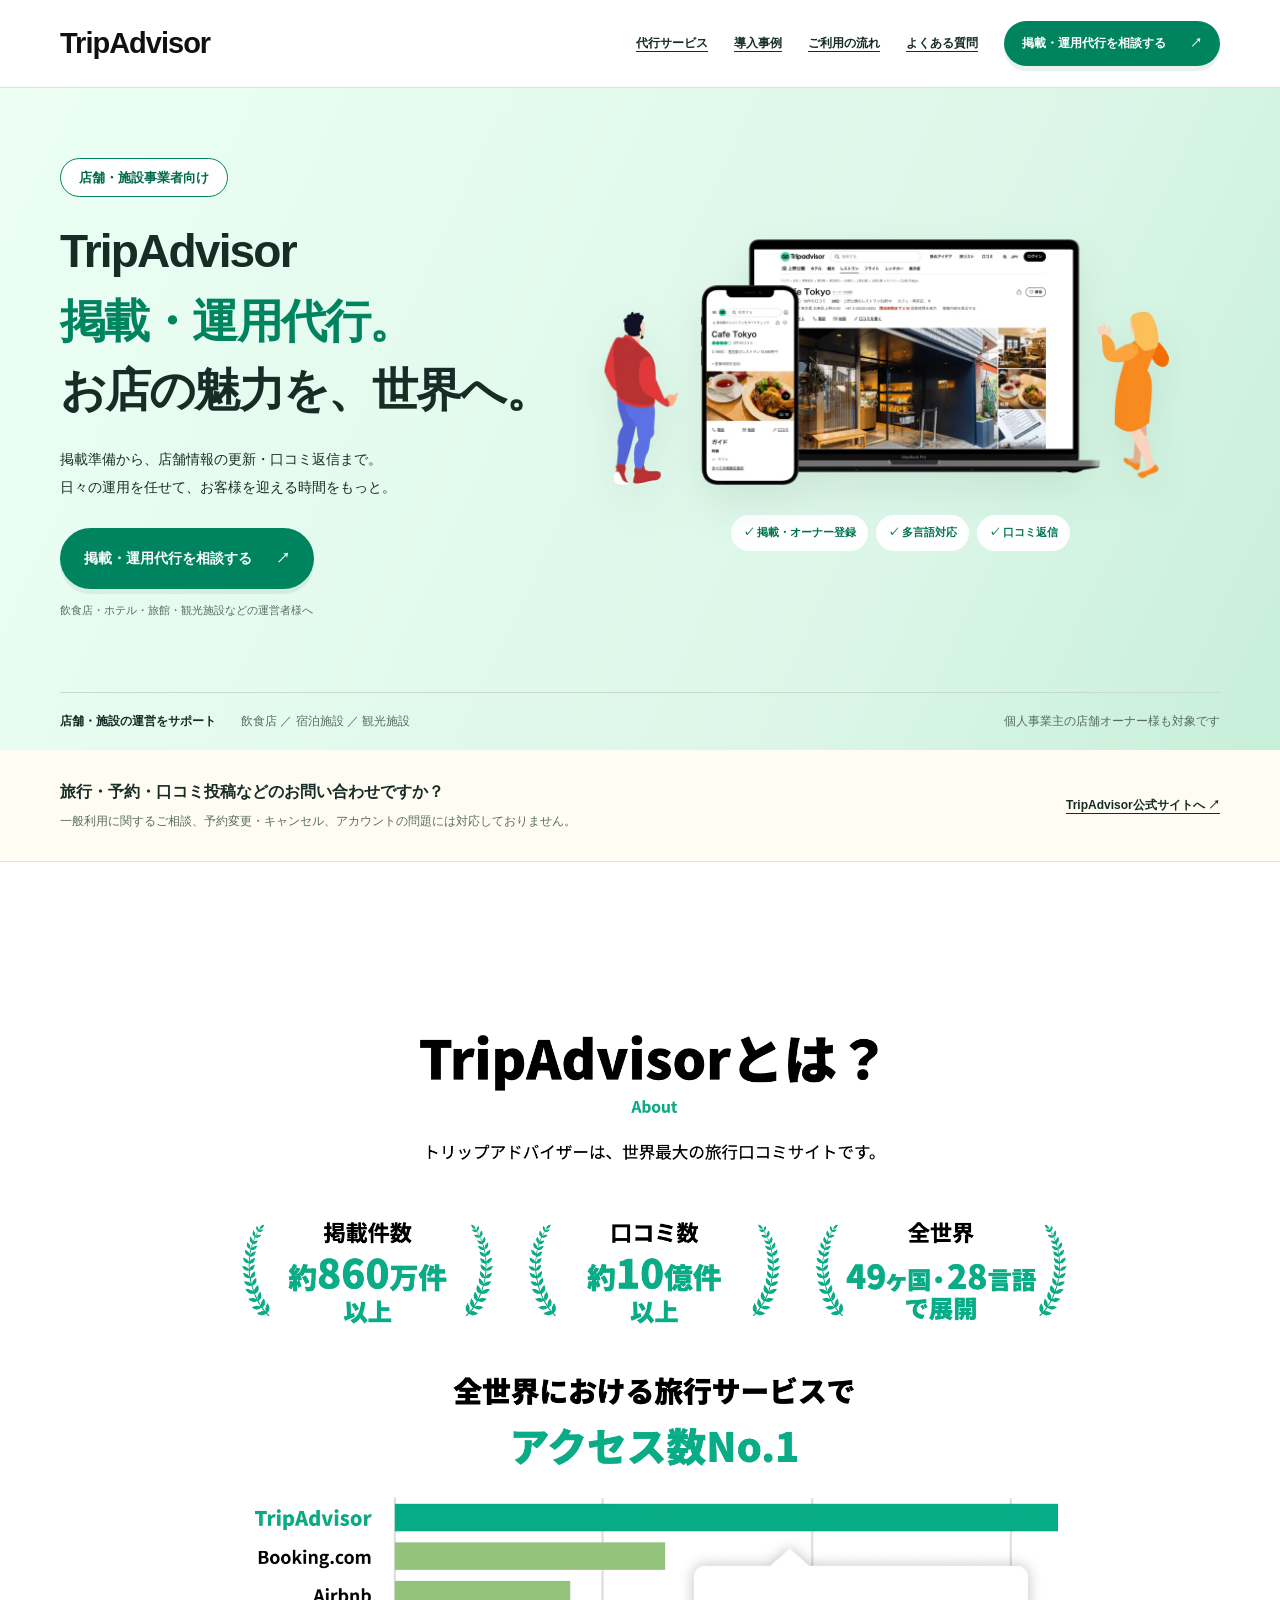
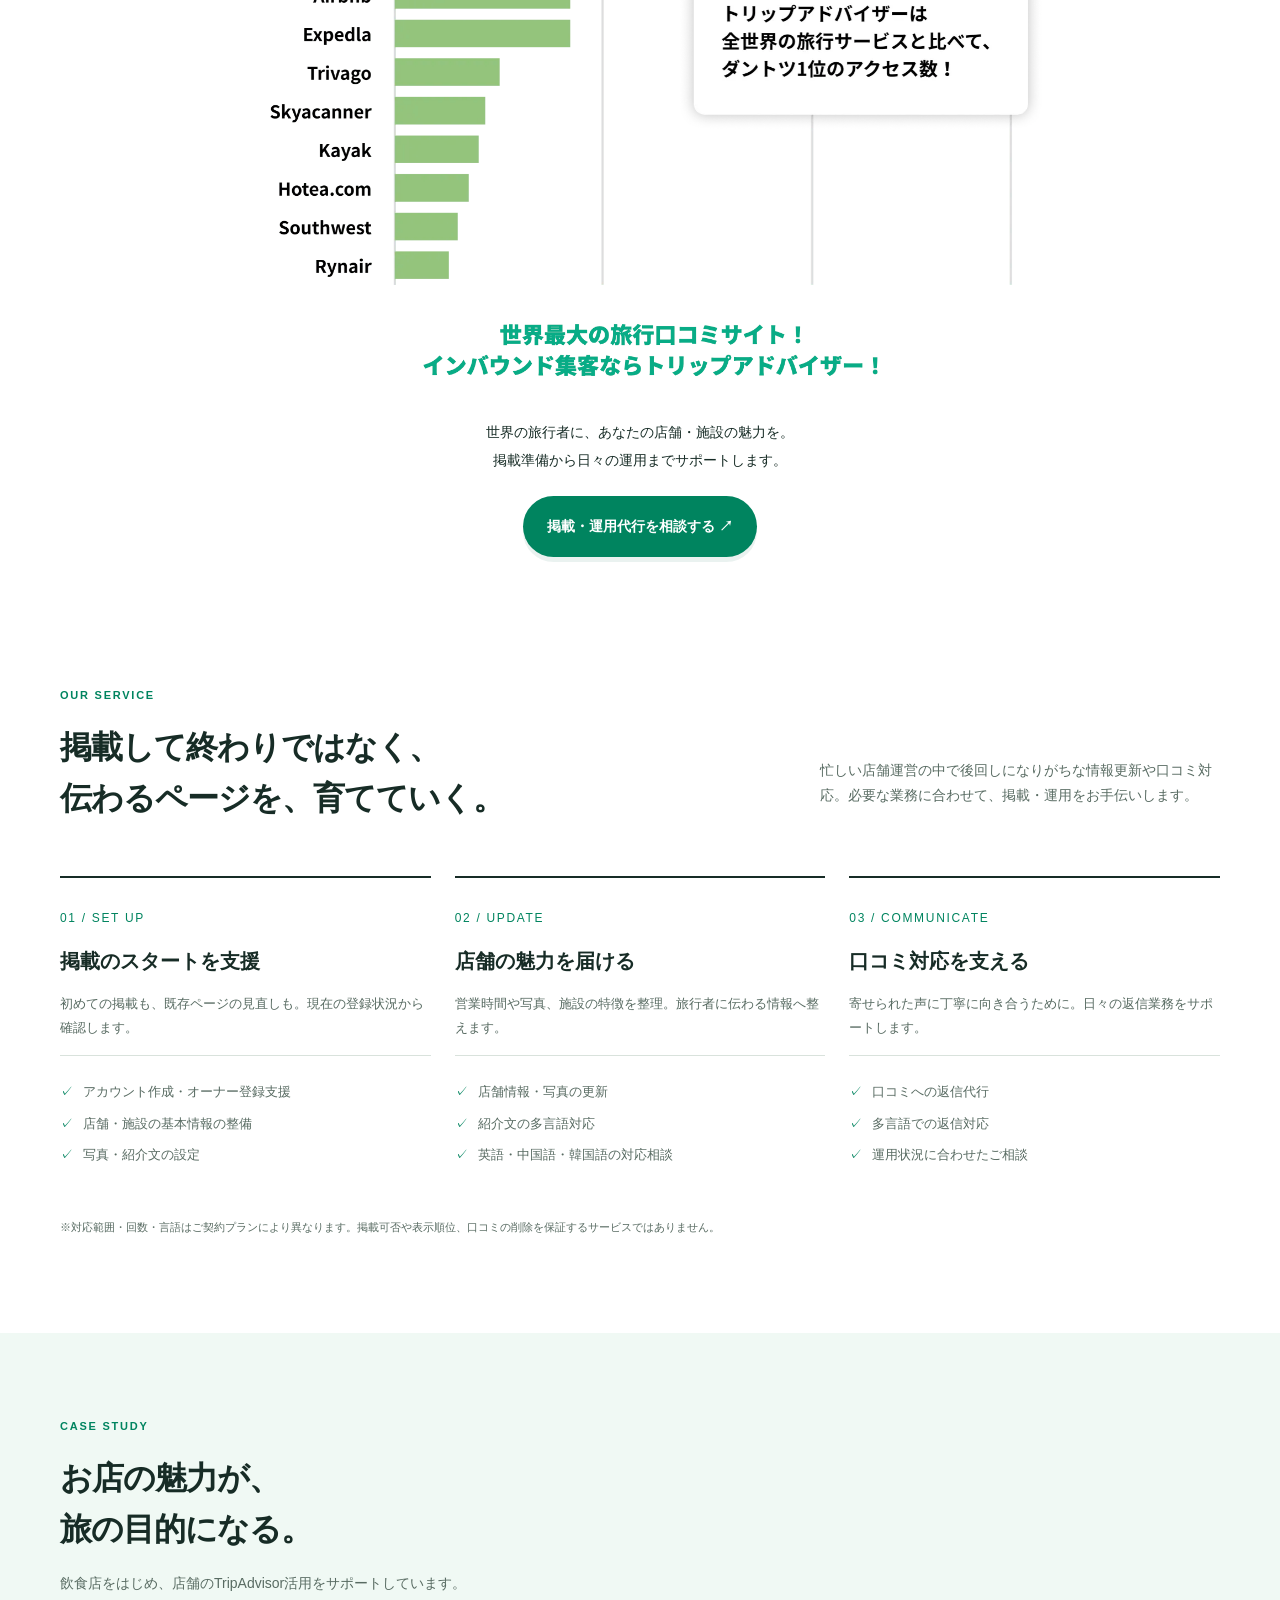
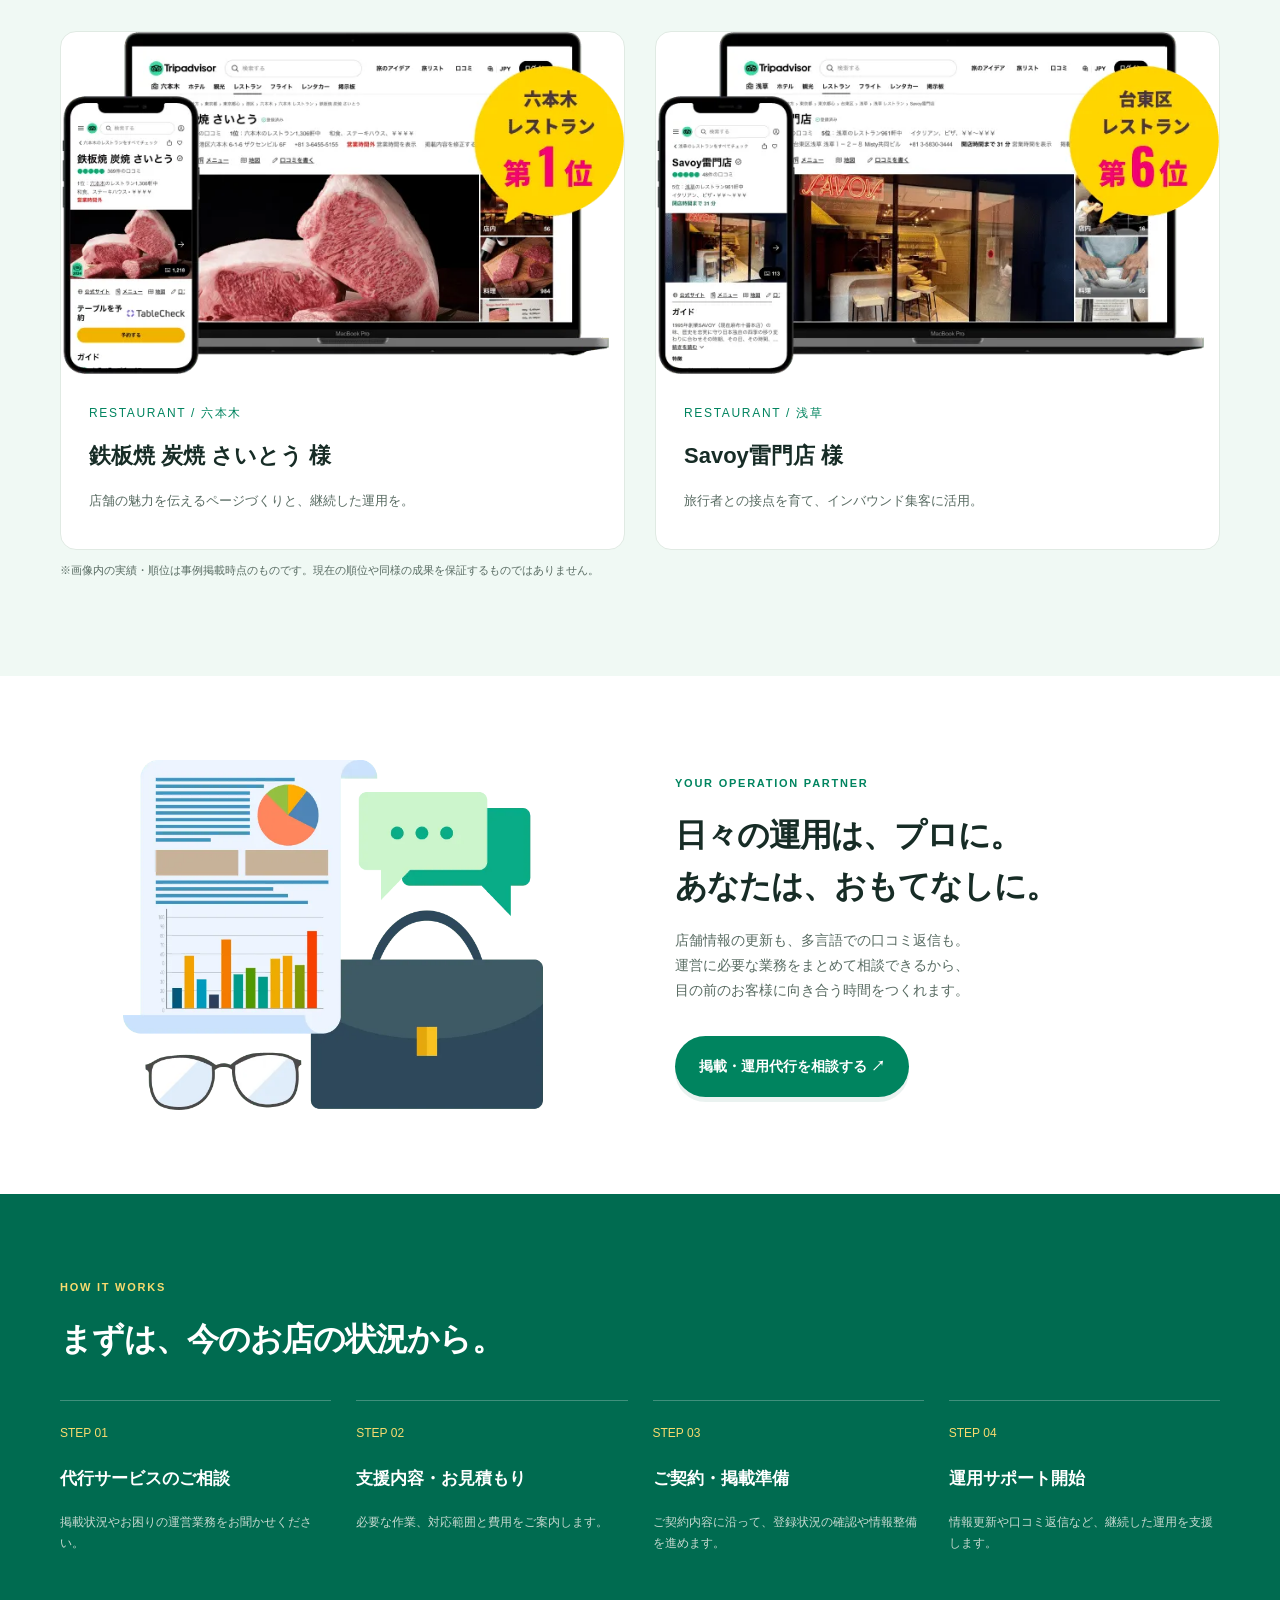
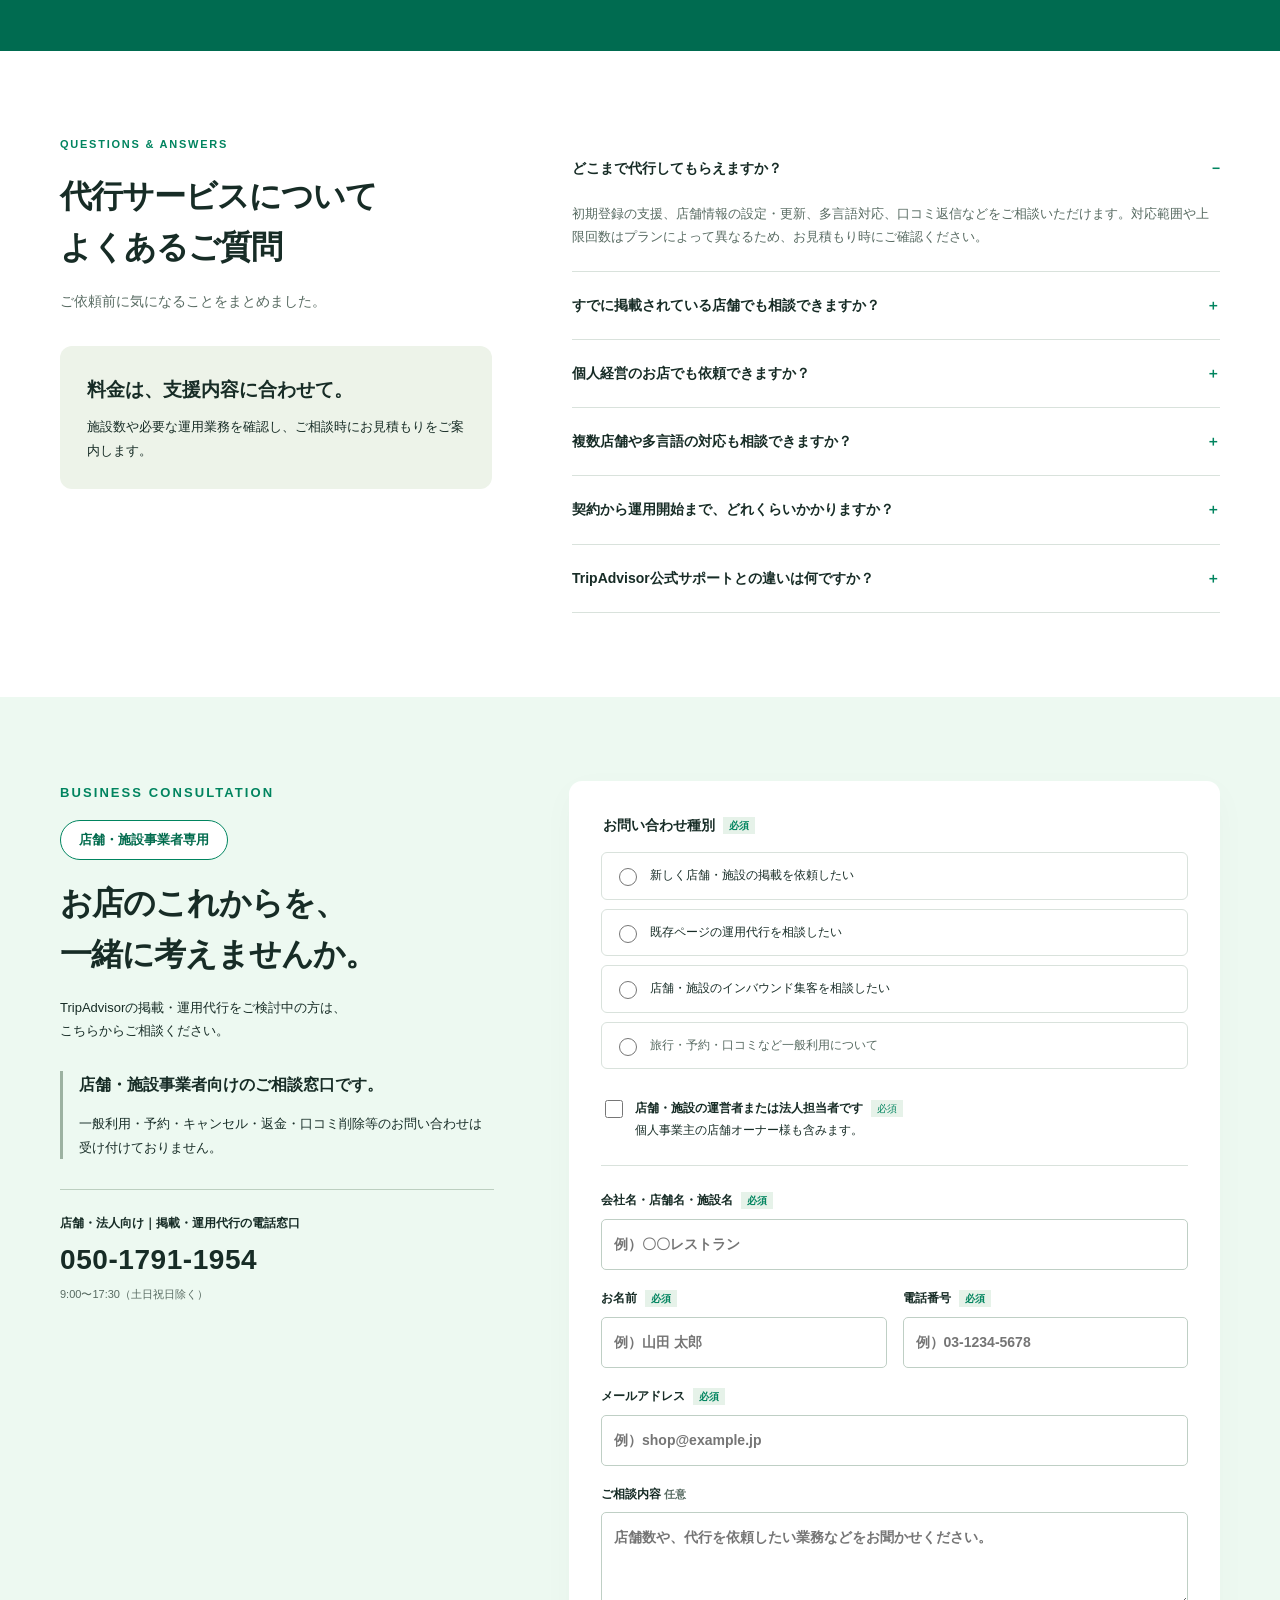
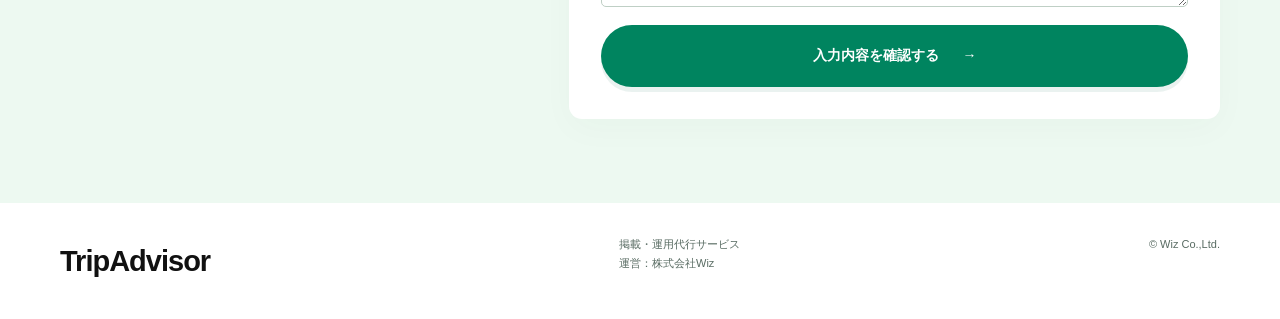
==== index.html @ cef5ca45 "Add files via upload" ====
<!DOCTYPE html>
<html lang="ja">
<head>
<meta charset="UTF-8"><meta name="viewport" content="width=device-width, initial-scale=1">
<title>店舗・施設事業者向け｜TripAdvisor掲載・運用代行｜掲載・運用サポート</title>
<meta name="description" content="店舗・施設事業者向けのTripAdvisor掲載・運用代行サービス。店舗情報の整備から多言語対応、口コミ返信までサポートします。">
<style>
:root{--ink:#153f3b;--green:#006c53;--mint:#dff1e7;--paper:#fafbf7;--muted:#5e706b;--line:#d9e2dc;--gold:#e4ef82}*{box-sizing:border-box}html{scroll-behavior:smooth;scroll-padding-top:110px}body{margin:0;color:var(--ink);background:var(--paper);font-family:-apple-system,BlinkMacSystemFont,"Hiragino Kaku Gothic ProN","Yu Gothic",Meiryo,sans-serif;line-height:1.8}a{color:inherit;text-underline-offset:4px}button,input,select,textarea{font:inherit}a,button,input,select,textarea,summary{touch-action:manipulation}a:focus-visible,button:focus-visible,input:focus-visible,select:focus-visible,textarea:focus-visible,summary:focus-visible{outline:3px solid #c17600;outline-offset:4px}[hidden]{display:none!important}.wrap{width:min(1160px,calc(100% - 64px));margin:auto}.demo{background:#163f3b;color:#fff;text-align:center;font-size:11px;letter-spacing:.07em;padding:5px 15px}header{background:#fafbf7f5;position:sticky;top:0;z-index:10;border-bottom:1px solid var(--line);backdrop-filter:blur(14px)}.header-inner{display:flex;align-items:center;justify-content:space-between;gap:24px;min-height:87px}.brand{text-decoration:none;font-size:29px;font-weight:800;letter-spacing:-1.5px}.brand span{font-weight:400}.brand small{display:block;font-size:10px;letter-spacing:.1em;line-height:1}.nav{display:flex;gap:26px;align-items:center;font-size:12px;font-weight:700}.btn{display:inline-flex;align-items:center;justify-content:center;gap:24px;border:0;border-radius:7px;background:var(--green);color:white;padding:18px 24px;font-size:14px;font-weight:700;text-decoration:none;cursor:pointer;transition:background .2s,transform .2s}.btn:hover{background:#064d40;transform:translateY(-2px)}.btn.small{padding:12px 18px;font-size:12px}.eyebrow{font-size:11px;font-weight:700;letter-spacing:.16em;color:var(--green);margin:0 0 16px}.notice{display:flex;gap:15px;align-items:center;padding:15px 0;font-size:12px}.notice strong{flex-shrink:0}.notice span{color:var(--muted)}.hero{position:relative;overflow:hidden;background:linear-gradient(120deg,#edf5ec,#e7f0e8 65%,#dcece4);border-top:1px solid var(--line)}.hero-grid{display:grid;grid-template-columns:1.1fr 1fr;gap:55px;align-items:center;padding:65px 0 57px}.badge{display:inline-block;border:1px solid #97b8a8;border-radius:4px;padding:5px 13px;font-size:13px;font-weight:700;background:#ffffff90}h1{font-size:clamp(34px,4vw,49px);line-height:1.5;letter-spacing:-.04em;margin:20px 0}h1 span{color:var(--green)}.lead{font-size:14px;line-height:2}.hero-cta{margin:27px 0 12px}.micro{font-size:11px;color:var(--muted)}.hero-art{position:relative;padding:30px 12px}.orb{position:absolute;width:360px;height:360px;border:1px solid #b8cfc2;border-radius:50%;top:-5px;left:30px}.orb:after{content:"";position:absolute;inset:26px;border:1px dashed #b8cfc2;border-radius:50%}.mock{position:relative;transform:rotate(-3deg);background:#fff;border:1px solid #d6e3d9;border-radius:15px;box-shadow:0 24px 55px #214b3720;overflow:hidden}.mock-top{padding:13px 20px;display:flex;justify-content:space-between;font-size:10px}.scene{height:175px;position:relative;overflow:hidden;background:#d6b996}.awning{position:absolute;left:8%;right:8%;top:22px;height:33px;background:repeating-linear-gradient(90deg,#306653 0 32px,#eee8d5 32px 64px);border-radius:3px 3px 10px 10px;box-shadow:0 4px 0 #0001}.shop{position:absolute;left:10%;right:10%;bottom:0;height:121px;background:#f3e5ca;border-top:4px solid #365c49;display:flex;gap:12px;padding:18px 18px 0}.window{flex:1;background:linear-gradient(130deg,#a5b7a1,#6f8e79);border:7px solid #5c6950;position:relative}.window:after{content:"";position:absolute;left:48%;height:100%;width:4px;background:#5c6950}.door{width:25%;background:#668472;border:7px solid #5c6950}.plant{position:absolute;bottom:0;font-size:58px;line-height:1;filter:saturate(.5)}.plant.right{right:0}.mock-body{padding:20px 23px 26px}.mock-body h3{margin:0 0 10px;font-size:19px}.fake-lines{display:grid;gap:8px}.fake-lines i{height:6px;background:#e8ede8;width:85%;border-radius:4px}.fake-lines i:last-child{width:60%}.mock-tags{display:flex;gap:6px;margin-top:18px}.mock-tags span{background:#f0f5ef;padding:3px 9px;font-size:10px}.float{position:absolute;border-radius:8px;background:#fff;box-shadow:0 10px 30px #224f3220;z-index:1;font-size:12px;padding:12px 18px;display:flex;gap:12px;align-items:center}.float b{background:var(--mint);color:var(--green);width:29px;height:29px;border-radius:50%;text-align:center}.float.one{right:-10px;top:7px}.float.two{left:-25px;bottom:3px}.art-caption{text-align:right;font-size:10px;margin-top:22px;color:var(--muted)}.hero-bottom{border-top:1px solid #c9dacd;display:flex;justify-content:space-between;gap:20px;padding:18px 0;font-size:12px}.hero-bottom b{margin-right:25px}.hero-bottom span{color:var(--muted)}.route{padding:28px 0;background:white;border-bottom:1px solid var(--line)}.route-inner{display:flex;align-items:center;justify-content:space-between;gap:25px}.route p{margin:4px 0 0;font-size:12px;color:var(--muted)}.route a{font-size:12px;font-weight:700;flex-shrink:0}.section{padding:84px 0}h2{font-size:32px;line-height:1.6;letter-spacing:-.03em;margin:0 0 16px}.section-intro{font-size:14px;color:var(--muted);margin-bottom:32px}.section-head{display:flex;justify-content:space-between;gap:30px;align-items:end;margin-bottom:35px}.section-head p{max-width:400px}.cards{display:grid;grid-template-columns:repeat(3,1fr);gap:24px}.card{border-top:2px solid var(--ink);padding:25px 0}.num{font-size:12px;color:var(--green);letter-spacing:.14em}.card h3{font-size:20px;margin:12px 0}.card p,.card li{font-size:13px;color:var(--muted)}.card ul{padding:16px 0 0;list-style:none;border-top:1px solid var(--line)}.card li{margin:8px 0}.card li:before{content:"✓";color:var(--green);margin-right:10px}.scope-note{font-size:11px;color:var(--muted)}.flow{background:var(--ink);color:#fff}.flow .eyebrow{color:#cfe28f}.steps{list-style:none;padding:0;display:grid;grid-template-columns:repeat(4,1fr);gap:25px;margin:35px 0 0}.steps li{border-top:1px solid #ffffff40;padding-top:17px}.steps span{color:#cfe28f;font-size:12px}.steps h3{font-size:17px}.steps p{color:#c6d9d0;font-size:12px}.split{display:grid;grid-template-columns:.8fr 1.2fr;gap:80px}.price{background:#edf3e9;border-radius:12px;padding:27px;margin-top:25px;font-size:13px}.price b{display:block;font-size:19px;margin-bottom:8px}details{border-bottom:1px solid var(--line)}summary{cursor:pointer;list-style:none;padding:21px 30px 21px 0;font-size:14px;font-weight:700;position:relative}summary::-webkit-details-marker{display:none}summary:after{content:"＋";position:absolute;right:0;color:var(--green)}details[open] summary:after{content:"−"}details p{margin:0 0 22px;font-size:13px;color:var(--muted)}.contact{background:#e9f1e9}.contact-grid{display:grid;grid-template-columns:.8fr 1.2fr;gap:75px;align-items:start}.contact-copy{position:sticky;top:130px}.contact-copy p{font-size:13px}.contact-note{border-left:3px solid #9cb2a1;padding-left:16px;margin:28px 0}.phone{border-top:1px solid #bccfc0;padding-top:23px;margin-top:30px}.phone strong{display:block;font-size:12px}.phone a{display:inline-block;font-size:28px;font-weight:700;letter-spacing:.02em;text-decoration:none}.phone small{display:block;font-size:11px;color:var(--muted)}form{background:#fff;border-radius:13px;padding:32px;box-shadow:0 10px 35px #1c443307}fieldset{border:0;padding:0;margin:0;min-width:0}legend{font-size:14px;font-weight:700;margin-bottom:14px}.required{font-size:10px;color:var(--green);background:#e6f2e9;margin-left:8px;padding:3px 6px;vertical-align:middle}.radio{display:flex;gap:10px;align-items:center;padding:12px;border:1px solid var(--line);border-radius:6px;margin-bottom:9px;font-size:12px;cursor:pointer}.radio:has(input:checked){border-color:var(--green);background:#f0f7ef}.radio:last-child{color:var(--muted)}input[type=radio],input[type=checkbox]{accent-color:var(--green);width:18px;height:18px;flex-shrink:0}.check{display:flex;align-items:flex-start;gap:9px;font-size:12px;margin:20px 0;cursor:pointer}.check input{margin-top:2px}.fields{border-top:1px solid var(--line);padding-top:24px;margin-top:24px}.field{display:block;font-size:12px;font-weight:700;margin-bottom:18px}.field input,.field textarea{display:block;width:100%;margin-top:7px;border:1px solid #bfcfc5;border-radius:5px;padding:12px;background:#fff;font-size:14px;color:var(--ink)}.field textarea{resize:vertical;min-height:95px}.row{display:grid;grid-template-columns:1fr 1fr;gap:16px}.form-submit{width:100%}.help-panel{background:#f4f6ec;padding:22px;border-radius:8px;margin-top:20px}.help-panel h3{font-size:16px;margin-top:0}.help-panel p{font-size:12px}.status{padding:15px;background:var(--mint);font-size:13px;margin-top:18px;border-radius:6px}.status:empty{display:none}footer{padding:32px 0;font-size:11px;color:var(--muted)}.footer-row{display:flex;justify-content:space-between;gap:25px}.mobile-cta{display:none}@media(max-width:960px){.nav>a:not(.btn){display:none}.hero-grid{gap:25px}.float.two{left:-5px}.float.one{right:0}.split,.contact-grid{gap:35px}.orb{width:280px;height:280px;left:0}.hero-bottom{flex-wrap:wrap}.section-head{display:block}}@media(max-width:680px){.wrap{width:calc(100% - 36px)}.header-inner{min-height:70px;gap:10px}.brand{font-size:25px}.nav .btn{font-size:10px;padding:10px}.notice{display:block;padding:12px 0;font-size:11px}.notice span{display:block;margin-top:3px}.hero-grid{grid-template-columns:1fr;padding:32px 0 22px;gap:14px}h1{font-size:34px}.hero-cta .btn{width:100%;font-size:13px}.hero-art{max-width:390px;width:100%;margin:auto;padding:20px 15px}.scene{height:145px}.orb{width:260px;height:260px;left:40px}.mock-body{padding:15px 20px}.float{font-size:10px;padding:9px 12px}.float.two{bottom:6px}.art-caption{margin-top:16px}.hero-bottom{font-size:11px;gap:5px;padding:15px 0}.hero-bottom b{margin-right:12px}.route-inner{display:block}.route a{display:inline-block;margin-top:13px}.section{padding:52px 0}h2{font-size:26px}.cards,.split,.contact-grid{grid-template-columns:1fr;gap:22px}.card{padding:20px 0 0}.card h3{margin:7px 0}.steps{grid-template-columns:1fr 1fr;gap:20px}.steps h3{font-size:15px}.contact-copy{position:static}.phone{margin-top:18px;padding-top:16px}form{padding:23px 18px}.row{grid-template-columns:1fr;gap:0}.footer-row{flex-direction:column;gap:10px}footer{padding-bottom:100px}.mobile-cta{display:flex;position:fixed;bottom:0;left:0;right:0;background:#fffefb;border-top:1px solid var(--line);padding:10px 18px max(10px,env(safe-area-inset-bottom));z-index:20}.mobile-cta .btn{width:100%;padding:13px;font-size:13px}}@media(prefers-reduced-motion:reduce){html{scroll-behavior:auto}*{transition:none!important}}

/* Original LP imagery and refreshed brand palette */
:root{--ink:#172c26;--green:#00845f;--mint:#d9f6e9;--paper:#fff;--muted:#586b62;--gold:#f5cd57}header{background:#fffffff5}.brand{color:#111;font-weight:800;letter-spacing:-1px}.hero{background:linear-gradient(115deg,#edfff5 0%,#dbf6e8 70%,#c7efd9);border-top:0}.hero-grid{grid-template-columns:.95fr 1.2fr;gap:15px;padding:70px 0 60px}h1{font-size:clamp(34px,3.6vw,48px)}.badge{background:#fff;border:1px solid #00845f;color:#006b4d;padding:7px 18px;border-radius:50px}.original-art{padding:10px 0;max-width:none}.original-art>img{display:block;width:100%;height:auto;filter:drop-shadow(0 18px 20px #23463318)}.support-tags{display:flex;gap:8px;justify-content:center;margin-top:30px;flex-wrap:wrap}.support-tags span{background:#fff;border-radius:30px;font-size:11px;padding:8px 12px;font-weight:700;color:#007454}.btn{border-radius:50px;background:#00845f;box-shadow:0 5px 0 #00654a15}.route{background:#fffdf3}.cases{background:#f0f9f4}.case-grid{display:grid;grid-template-columns:1fr 1fr;gap:30px;margin-top:35px}.case{background:#fff;border-radius:16px;overflow:hidden;border:1px solid #e0eae3}.case>img{display:block;width:100%;height:auto}.case-copy{padding:24px 28px}.case-copy h3{font-size:22px;margin:10px 0}.case-copy p{font-size:13px;color:var(--muted)}.support-feature{display:grid;grid-template-columns:1fr 1fr;gap:70px;align-items:center}.support-feature>img{width:100%;max-height:350px;object-fit:contain}.contact{background:#edf9f1}.flow{background:#006b50}.flow .eyebrow,.steps span{color:#f9db6f}@media(max-width:960px){.hero-grid{gap:20px}.support-feature{gap:30px}}@media(max-width:680px){.header-inner{min-height:72px}.brand{font-size:25px}.nav .btn{max-width:162px;font-size:10px;gap:5px}.hero-grid{grid-template-columns:1fr;padding:35px 0 28px}.original-art{margin-top:14px;width:100%;padding:15px 0}.support-tags{margin-top:20px;gap:5px}.support-tags span{font-size:10px;padding:6px 10px}.case-grid,.support-feature{grid-template-columns:1fr;gap:24px}.case-copy{padding:20px}.support-feature>img{max-height:240px}.hero h1{font-size:clamp(25px,7.3vw,34px)}.header-inner .nav{gap:0}}

.about-section{padding-bottom:45px;background:#fff}.about-image{display:block;width:100%;height:auto;max-width:1060px;margin:0 auto}.about-source{font-size:11px;color:var(--muted);text-align:center;margin:20px 0}.about-action{text-align:center;margin-top:28px}.about-action p{font-size:14px;line-height:2;margin-bottom:22px}@media(max-width:680px){.about-section{padding-top:28px}.about-section .wrap{width:calc(100% - 24px)}.about-source{font-size:10px;text-align:left;padding:0 6px}.about-action p{font-size:12px}.about-action .btn{font-size:12px}}
</style>
</head>
<body>

<header><div class="wrap header-inner"><a href="#" class="brand" aria-label="TripAdvisor ページ先頭">TripAdvisor</a><nav class="nav" aria-label="メインナビゲーション"><a href="#service">代行サービス</a><a href="#cases">導入事例</a><a href="#flow">ご利用の流れ</a><a href="#faq">よくある質問</a><a class="btn small" href="#contact">掲載・運用代行を相談する <span aria-hidden="true">↗</span></a></nav></div></header>
<main>

<section class="hero"><div class="wrap"><div class="hero-grid"><div><span class="badge">店舗・施設事業者向け</span><h1>TripAdvisor<br><span>掲載・運用代行。</span><br>お店の魅力を、世界へ。</h1><p class="lead">掲載準備から、店舗情報の更新・口コミ返信まで。<br>日々の運用を任せて、お客様を迎える時間をもっと。</p><div class="hero-cta"><a class="btn" href="#contact">掲載・運用代行を相談する <span aria-hidden="true">↗</span></a></div><p class="micro">飲食店・ホテル・旅館・観光施設などの運営者様へ</p></div><div class="hero-art original-art"><img src="[data-uri]" alt="TripAdvisorの店舗ページをパソコンとスマートフォンで表示したイメージ" width="1300" height="500"><div class="support-tags"><span>✓ 掲載・オーナー登録</span><span>✓ 多言語対応</span><span>✓ 口コミ返信</span></div></div></div><div class="hero-bottom"><div><b>店舗・施設の運営をサポート</b><span>飲食店 ／ 宿泊施設 ／ 観光施設</span></div><span>個人事業主の店舗オーナー様も対象です</span></div></div></section>
<aside class="route"><div class="wrap route-inner"><div><strong>旅行・予約・口コミ投稿などのお問い合わせですか？</strong><p>一般利用に関するご相談、予約変更・キャンセル、アカウントの問題には対応しておりません。</p></div><a href="https://www.tripadvisor.jp/" target="_blank" rel="noopener noreferrer">TripAdvisor公式サイトへ ↗</a></div></aside>
<section class="section about-section" id="about" aria-label="TripAdvisorとは？"><div class="wrap"><img class="about-image" src="[data-uri]" width="1920" height="1892" loading="lazy" alt="TripAdvisorとは？ 旅行口コミサイトの紹介。提供資料では、掲載約860万件以上、口コミ約10億件以上、49ヶ国・28言語で展開と紹介されています。旅行サービスのアクセス数比較グラフを掲載。"><div class="about-action"><p>世界の旅行者に、あなたの店舗・施設の魅力を。<br>掲載準備から日々の運用までサポートします。</p><a class="btn" href="#contact">掲載・運用代行を相談する ↗</a></div></div></section>
<section class="section wrap" id="service"><p class="eyebrow">OUR SERVICE</p><div class="section-head"><h2>掲載して終わりではなく、<br>伝わるページを、育てていく。</h2><p class="section-intro">忙しい店舗運営の中で後回しになりがちな情報更新や口コミ対応。必要な業務に合わせて、掲載・運用をお手伝いします。</p></div><div class="cards"><article class="card"><span class="num">01 / SET UP</span><h3>掲載のスタートを支援</h3><p>初めての掲載も、既存ページの見直しも。現在の登録状況から確認します。</p><ul><li>アカウント作成・オーナー登録支援</li><li>店舗・施設の基本情報の整備</li><li>写真・紹介文の設定</li></ul></article><article class="card"><span class="num">02 / UPDATE</span><h3>店舗の魅力を届ける</h3><p>営業時間や写真、施設の特徴を整理。旅行者に伝わる情報へ整えます。</p><ul><li>店舗情報・写真の更新</li><li>紹介文の多言語対応</li><li>英語・中国語・韓国語の対応相談</li></ul></article><article class="card"><span class="num">03 / COMMUNICATE</span><h3>口コミ対応を支える</h3><p>寄せられた声に丁寧に向き合うために。日々の返信業務をサポートします。</p><ul><li>口コミへの返信代行</li><li>多言語での返信対応</li><li>運用状況に合わせたご相談</li></ul></article></div><p class="scope-note">※対応範囲・回数・言語はご契約プランにより異なります。掲載可否や表示順位、口コミの削除を保証するサービスではありません。</p></section>
<section class="section cases" id="cases"><div class="wrap"><p class="eyebrow">CASE STUDY</p><h2>お店の魅力が、<br>旅の目的になる。</h2><p class="section-intro">飲食店をはじめ、店舗のTripAdvisor活用をサポートしています。</p><div class="case-grid"><article class="case"><img loading="lazy" src="[data-uri]" alt="鉄板焼 炭焼 さいとうの導入事例"><div class="case-copy"><span class="num">RESTAURANT / 六本木</span><h3>鉄板焼 炭焼 さいとう 様</h3><p>店舗の魅力を伝えるページづくりと、継続した運用を。</p></div></article><article class="case"><img loading="lazy" src="[data-uri]" alt="Savoy雷門店の導入事例"><div class="case-copy"><span class="num">RESTAURANT / 浅草</span><h3>Savoy雷門店 様</h3><p>旅行者との接点を育て、インバウンド集客に活用。</p></div></article></div><p class="scope-note">※画像内の実績・順位は事例掲載時点のものです。現在の順位や同様の成果を保証するものではありません。</p></div></section>
<section class="section"><div class="wrap support-feature"><img loading="lazy" src="[data-uri]" alt="掲載準備から日々の運用まで専門スタッフがサポート"><div><p class="eyebrow">YOUR OPERATION PARTNER</p><h2>日々の運用は、プロに。<br>あなたは、おもてなしに。</h2><p class="section-intro">店舗情報の更新も、多言語での口コミ返信も。<br>運営に必要な業務をまとめて相談できるから、<br>目の前のお客様に向き合う時間をつくれます。</p><a class="btn" href="#contact">掲載・運用代行を相談する ↗</a></div></div></section><section class="section flow" id="flow"><div class="wrap"><p class="eyebrow">HOW IT WORKS</p><h2>まずは、今のお店の状況から。</h2><ol class="steps"><li><span>STEP 01</span><h3>代行サービスのご相談</h3><p>掲載状況やお困りの運営業務をお聞かせください。</p></li><li><span>STEP 02</span><h3>支援内容・お見積もり</h3><p>必要な作業、対応範囲と費用をご案内します。</p></li><li><span>STEP 03</span><h3>ご契約・掲載準備</h3><p>ご契約内容に沿って、登録状況の確認や情報整備を進めます。</p></li><li><span>STEP 04</span><h3>運用サポート開始</h3><p>情報更新や口コミ返信など、継続した運用を支援します。</p></li></ol></div></section>
<section class="section wrap split" id="faq"><div><p class="eyebrow">QUESTIONS & ANSWERS</p><h2>代行サービスについて<br>よくあるご質問</h2><p class="section-intro">ご依頼前に気になることをまとめました。</p><div class="price"><b>料金は、支援内容に合わせて。</b>施設数や必要な運用業務を確認し、ご相談時にお見積もりをご案内します。</div></div><div><details open><summary>どこまで代行してもらえますか？</summary><p>初期登録の支援、店舗情報の設定・更新、多言語対応、口コミ返信などをご相談いただけます。対応範囲や上限回数はプランによって異なるため、お見積もり時にご確認ください。</p></details><details><summary>すでに掲載されている店舗でも相談できますか？</summary><p>既存ページの運用代行もご相談いただけます。店舗ページやオーナー登録の状況を確認し、必要な支援をご案内します。</p></details><details><summary>個人経営のお店でも依頼できますか？</summary><p>はい。店舗・施設を運営する個人事業主の方も対象です。旅行者など、一般利用者向けの問い合わせ窓口ではありません。</p></details><details><summary>複数店舗や多言語の対応も相談できますか？</summary><p>店舗数やご希望の言語をお知らせください。英語・中国語・韓国語の対応を含め、実施範囲や条件を確認のうえご案内します。</p></details><details><summary>契約から運用開始まで、どれくらいかかりますか？</summary><p>登録状況や必要な素材、支援内容によって異なります。事前の確認後にスケジュールをご案内します。</p></details><details><summary>TripAdvisor公式サポートとの違いは何ですか？</summary><p>本サービスは、Wizcloudが店舗・施設事業者向けに提供する掲載・運用代行です。TripAdvisor公式サポートではなく、旅行予約の変更や返金、一般利用者のアカウントの問題、口コミ削除などの受付窓口ではありません。</p></details></div></section>
<section class="section contact" id="contact"><div class="wrap contact-grid"><div class="contact-copy"><p class="eyebrow">BUSINESS CONSULTATION</p><span class="badge">店舗・施設事業者専用</span><h2 style="margin-top:18px">お店のこれからを、<br>一緒に考えませんか。</h2><p>TripAdvisorの掲載・運用代行をご検討中の方は、<br>こちらからご相談ください。</p><div class="contact-note"><strong>店舗・施設事業者向けのご相談窓口です。</strong><p>一般利用・予約・キャンセル・返金・口コミ削除等のお問い合わせは受け付けておりません。</p></div><div class="phone"><strong>店舗・法人向け｜掲載・運用代行の電話窓口</strong><a href="tel:05017911954">050-1791-1954</a><small>9:00〜17:30（土日祝日除く）</small></div></div>
<form id="consultation"><fieldset><legend>お問い合わせ種別<span class="required">必須</span></legend><label class="radio"><input type="radio" name="purpose" value="new" required>新しく店舗・施設の掲載を依頼したい</label><label class="radio"><input type="radio" name="purpose" value="operation">既存ページの運用代行を相談したい</label><label class="radio"><input type="radio" name="purpose" value="inbound">店舗・施設のインバウンド集客を相談したい</label><label class="radio"><input type="radio" name="purpose" value="personal">旅行・予約・口コミなど一般利用について</label></fieldset>
<div id="personal-help" class="help-panel" hidden tabindex="-1"><h3>一般利用のお問い合わせは、公式サイトへ。</h3><p>こちらは店舗・施設向けの掲載・運用代行窓口です。旅行予約・アカウント・口コミ投稿などについては、TripAdvisor公式サイトのヘルプをご確認ください。予約に関するご相談は、予約確認メールに記載の予約先もご確認ください。</p><a href="https://www.tripadvisor.jp/" target="_blank" rel="noopener noreferrer">TripAdvisor公式サイトへ ↗</a></div>
<fieldset id="business-fields"><label class="check"><input type="checkbox" id="business-confirm" required><span><b>店舗・施設の運営者または法人担当者です</b><span class="required">必須</span><br>個人事業主の店舗オーナー様も含みます。</span></label><div class="fields"><label class="field">会社名・店舗名・施設名<span class="required">必須</span><input name="company" autocomplete="organization" placeholder="例）〇〇レストラン" required maxlength="150"></label><div class="row"><label class="field">お名前<span class="required">必須</span><input name="name" autocomplete="name" placeholder="例）山田 太郎" required maxlength="100"></label><label class="field">電話番号<span class="required">必須</span><input name="phone" type="tel" autocomplete="tel" inputmode="tel" placeholder="例）03-1234-5678" pattern="[0-9０-９+＋()（） ー−‐–—-]{10,25}" title="市外局番を含む電話番号を入力してください" required></label></div><label class="field">メールアドレス<span class="required">必須</span><input name="email" type="email" autocomplete="email" placeholder="例）shop@example.jp" required maxlength="254"></label><label class="field">ご相談内容 <span class="micro">任意</span><textarea name="message" placeholder="店舗数や、代行を依頼したい業務などをお聞かせください。" maxlength="3000"></textarea></label><button class="btn form-submit" type="submit">入力内容を確認する <span aria-hidden="true">→</span></button><div class="status" id="status" role="status" tabindex="-1"></div></div></fieldset></form></div></section>
</main><footer><div class="wrap footer-row"><div class="brand">TripAdvisor</div><div>掲載・運用代行サービス<br>運営：株式会社Wiz</div><div>© Wiz Co.,Ltd.</div></div></footer><div class="mobile-cta" id="mobile-cta"><a href="#contact" class="btn">掲載・運用代行を相談する ↗</a></div>
<script>
'use strict';
const form=document.getElementById('consultation');
const fields=document.getElementById('business-fields');
const help=document.getElementById('personal-help');
const status=document.getElementById('status');
form.addEventListener('change',event=>{if(event.target.name!=='purpose')return;const personal=event.target.value==='personal';fields.hidden=personal;fields.disabled=personal;help.hidden=!personal;status.textContent='';if(personal)help.focus({preventScroll:true});});
form.addEventListener('input',()=>{status.textContent='';});
form.addEventListener('submit',event=>{event.preventDefault();if(form.elements.purpose.value==='personal'||!form.reportValidity())return;status.textContent='入力内容を確認できました。現在、このフォームからの送信は受け付けていません。掲載・運用代行のご相談は、お電話でお問い合わせください。';status.focus({preventScroll:true});});
if('IntersectionObserver' in window){new IntersectionObserver(entries=>{document.getElementById('mobile-cta').hidden=entries[0].isIntersecting;},{threshold:0}).observe(form);}
</script>
</body></html>
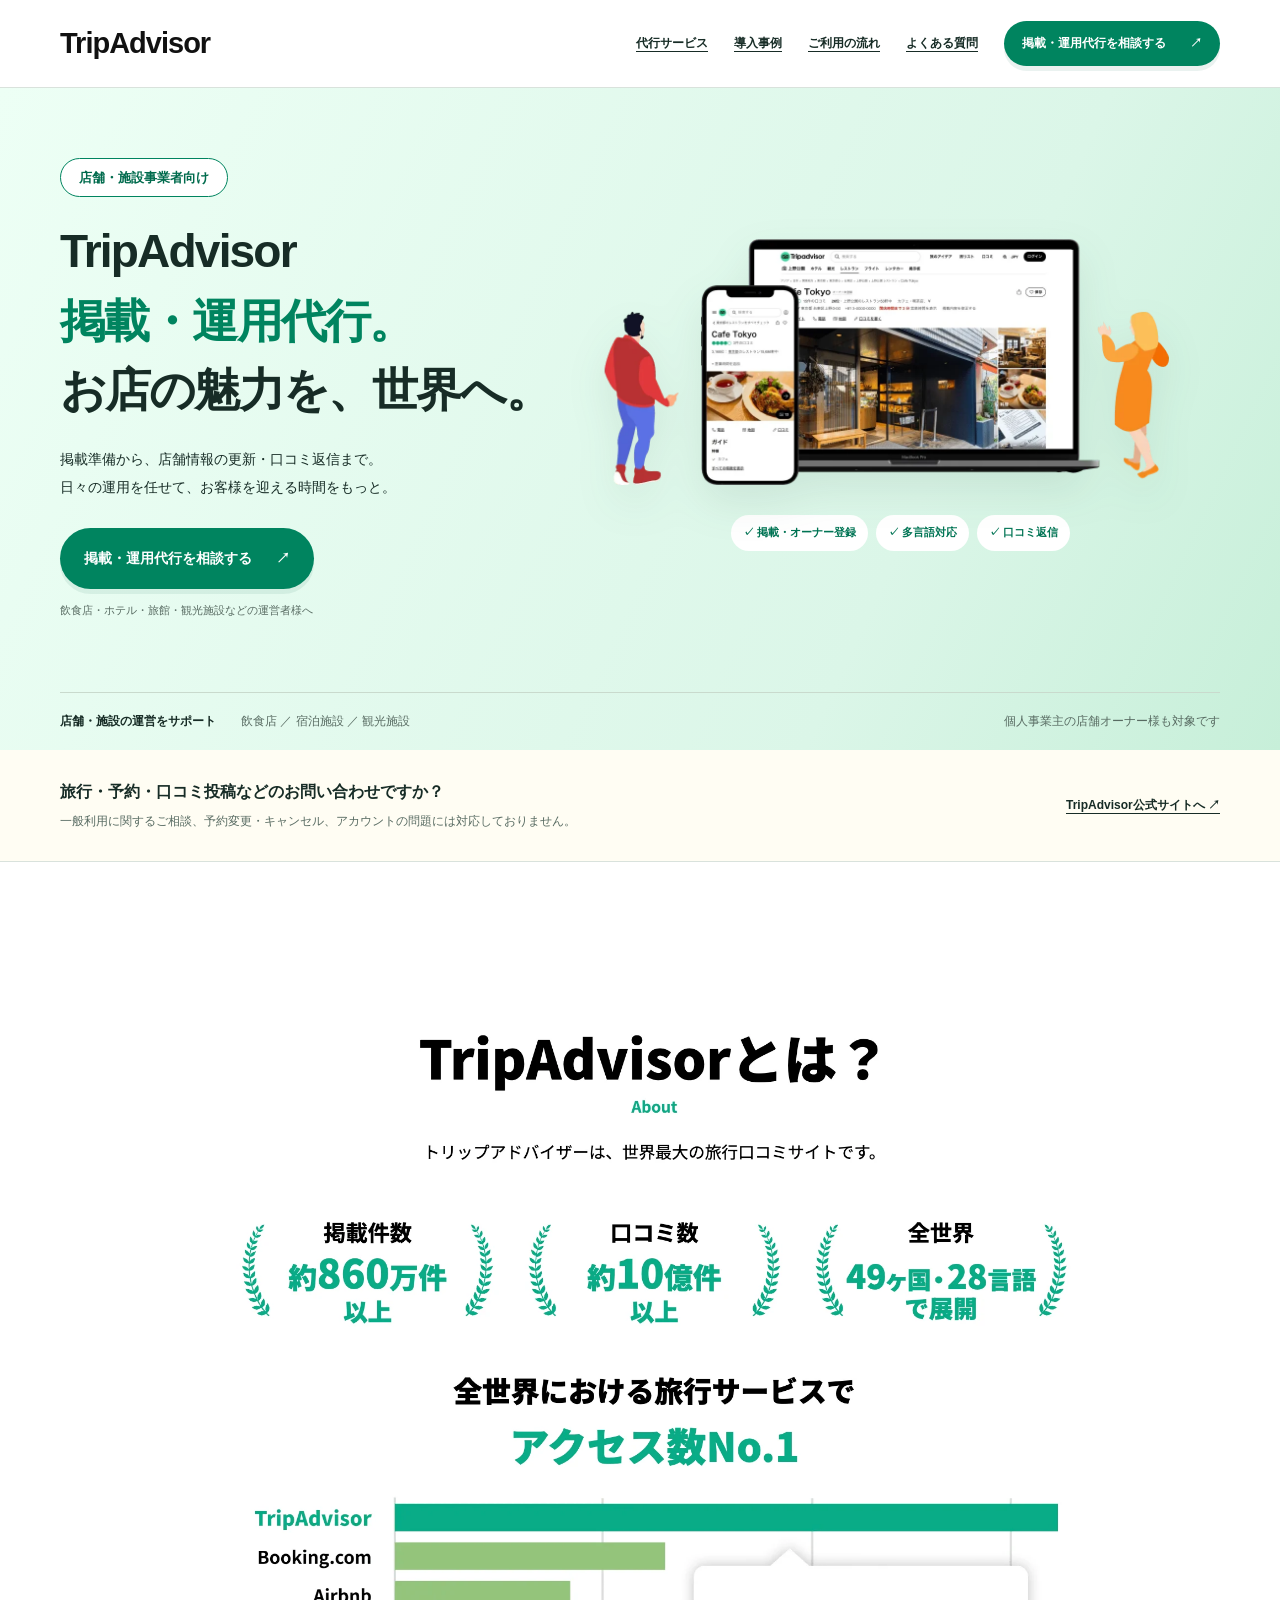
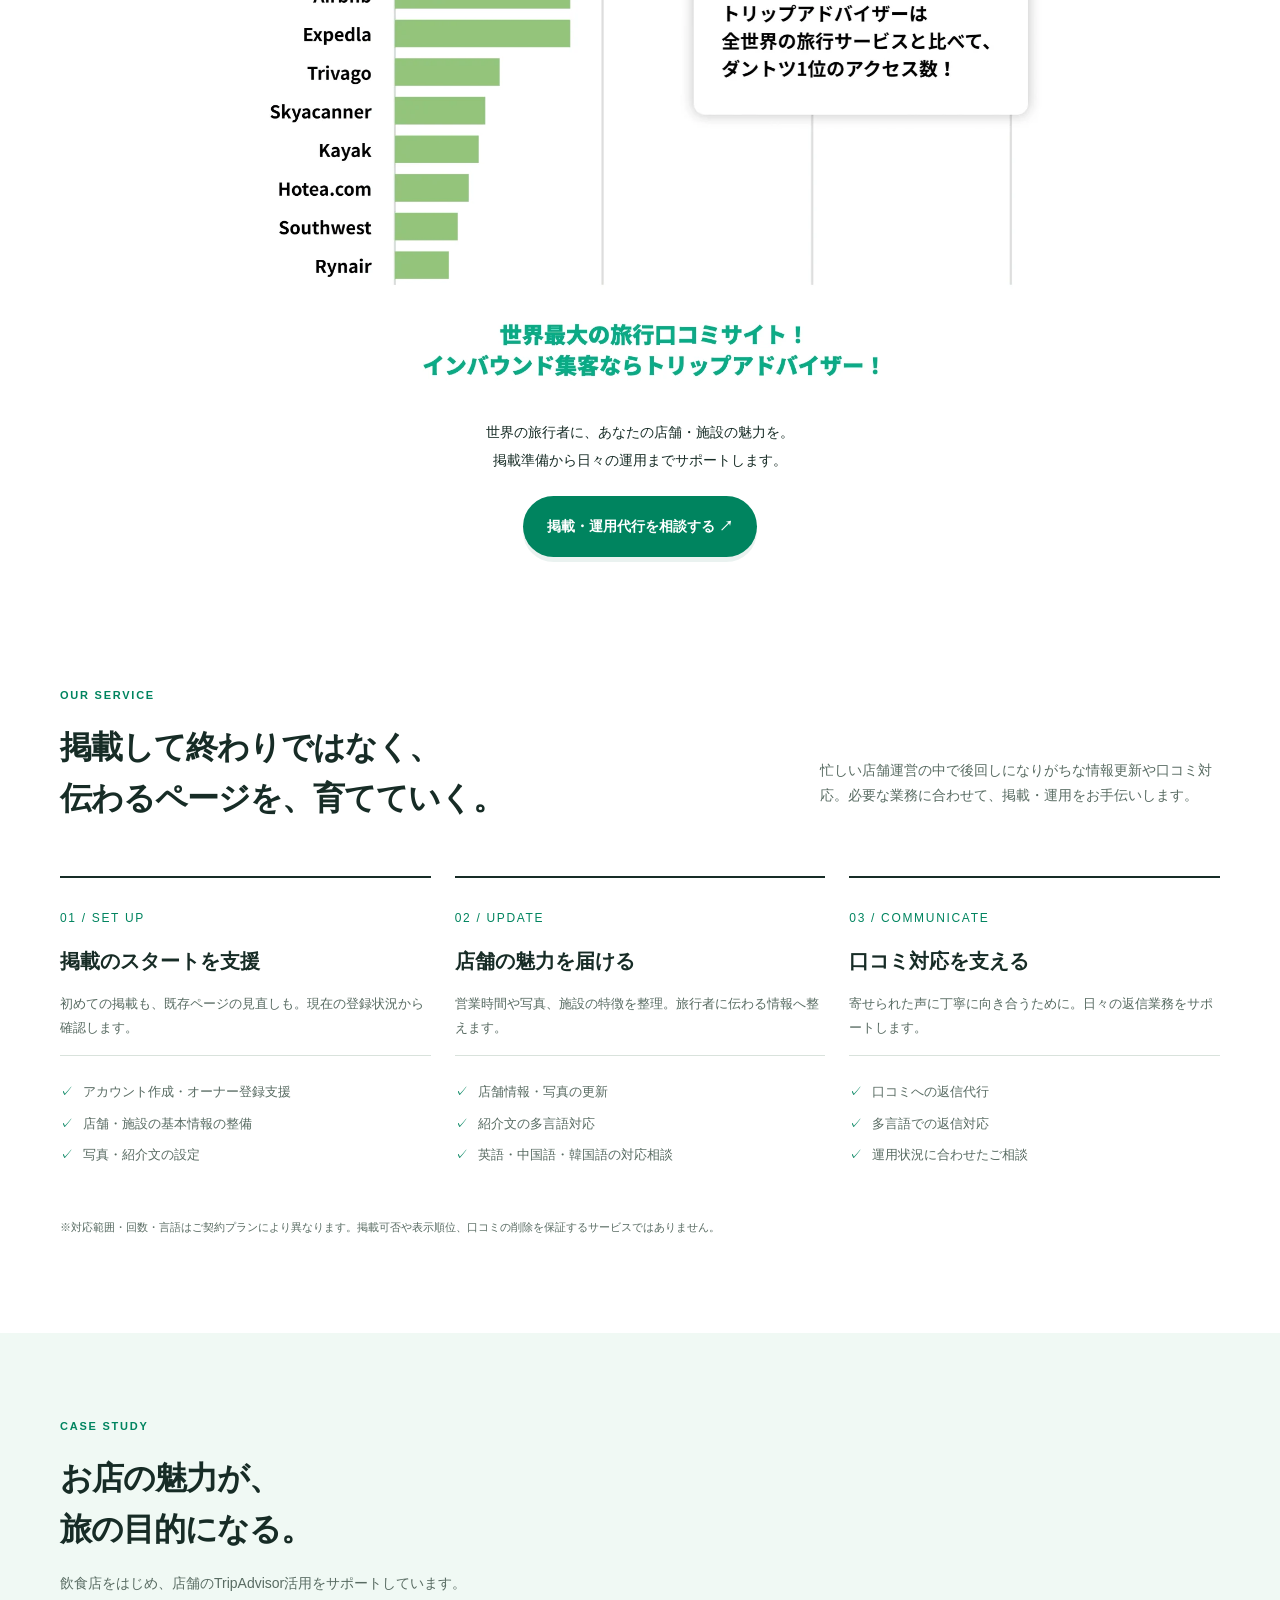
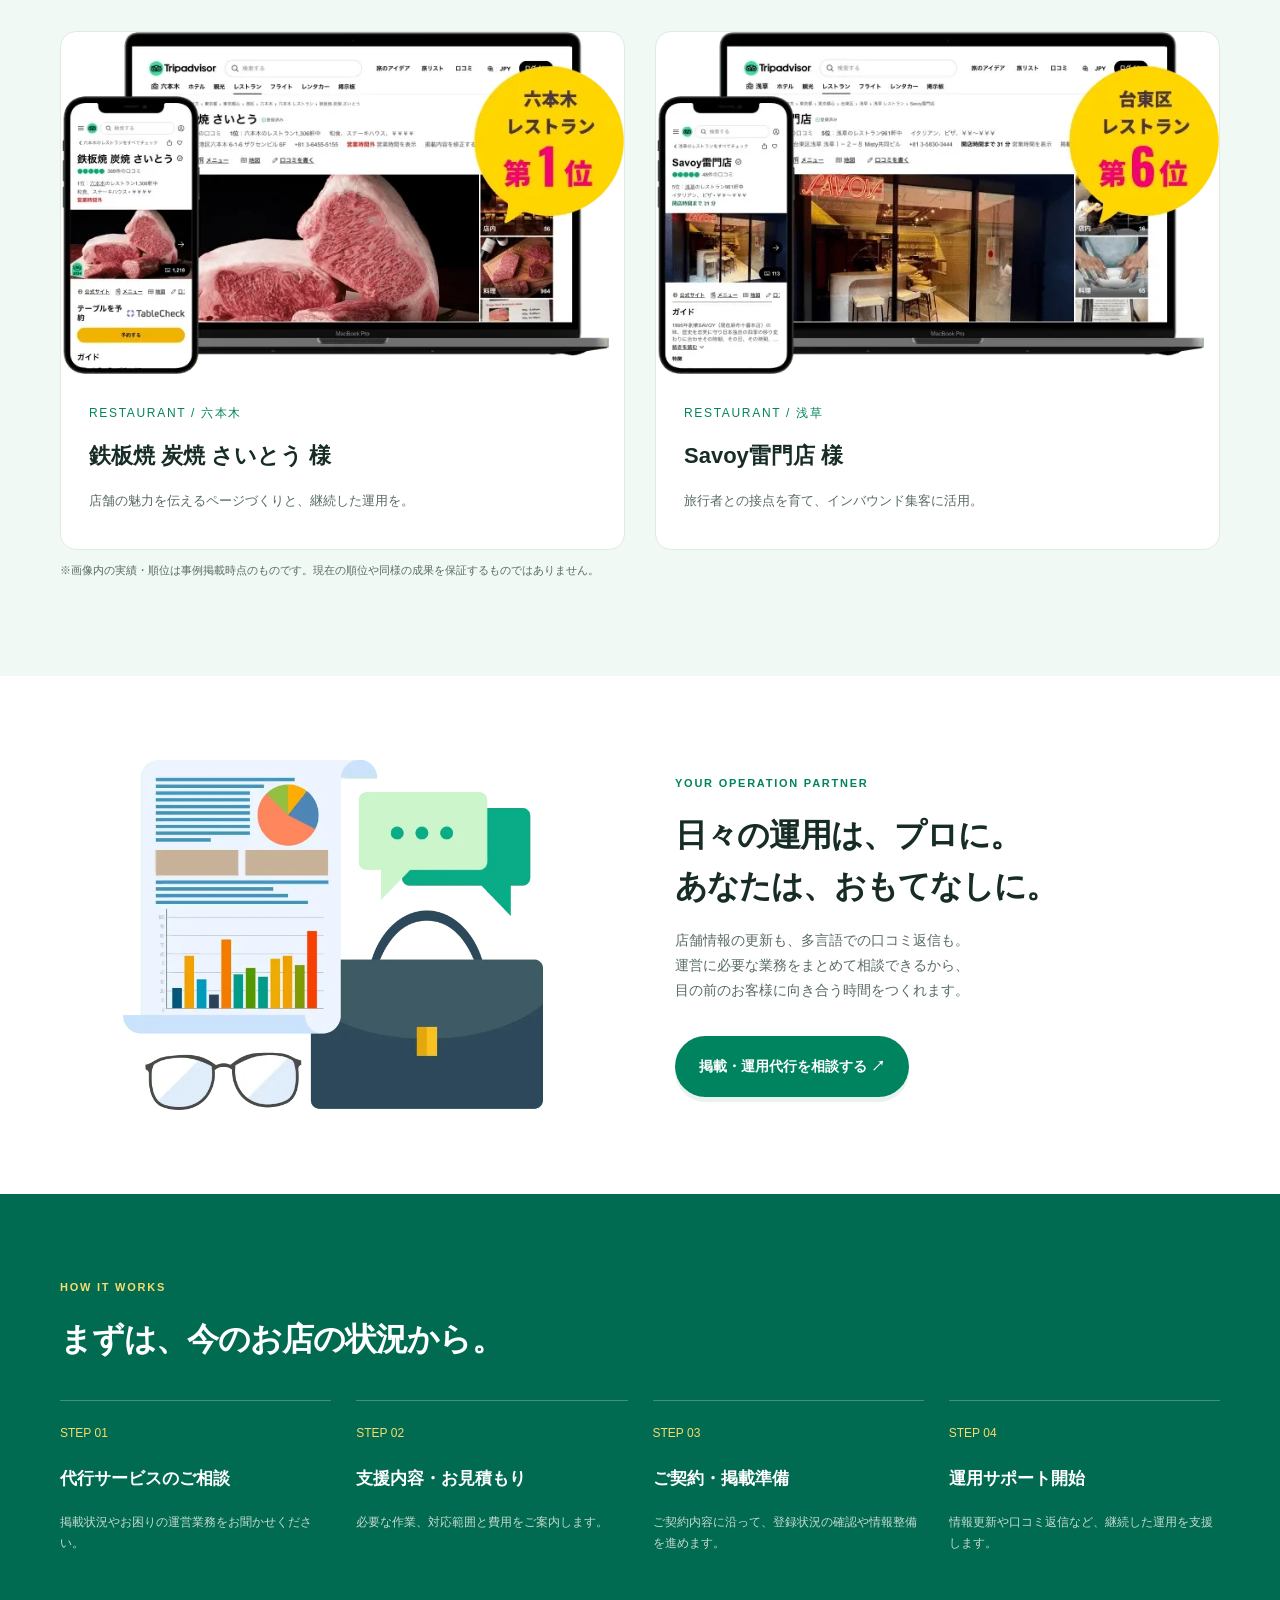
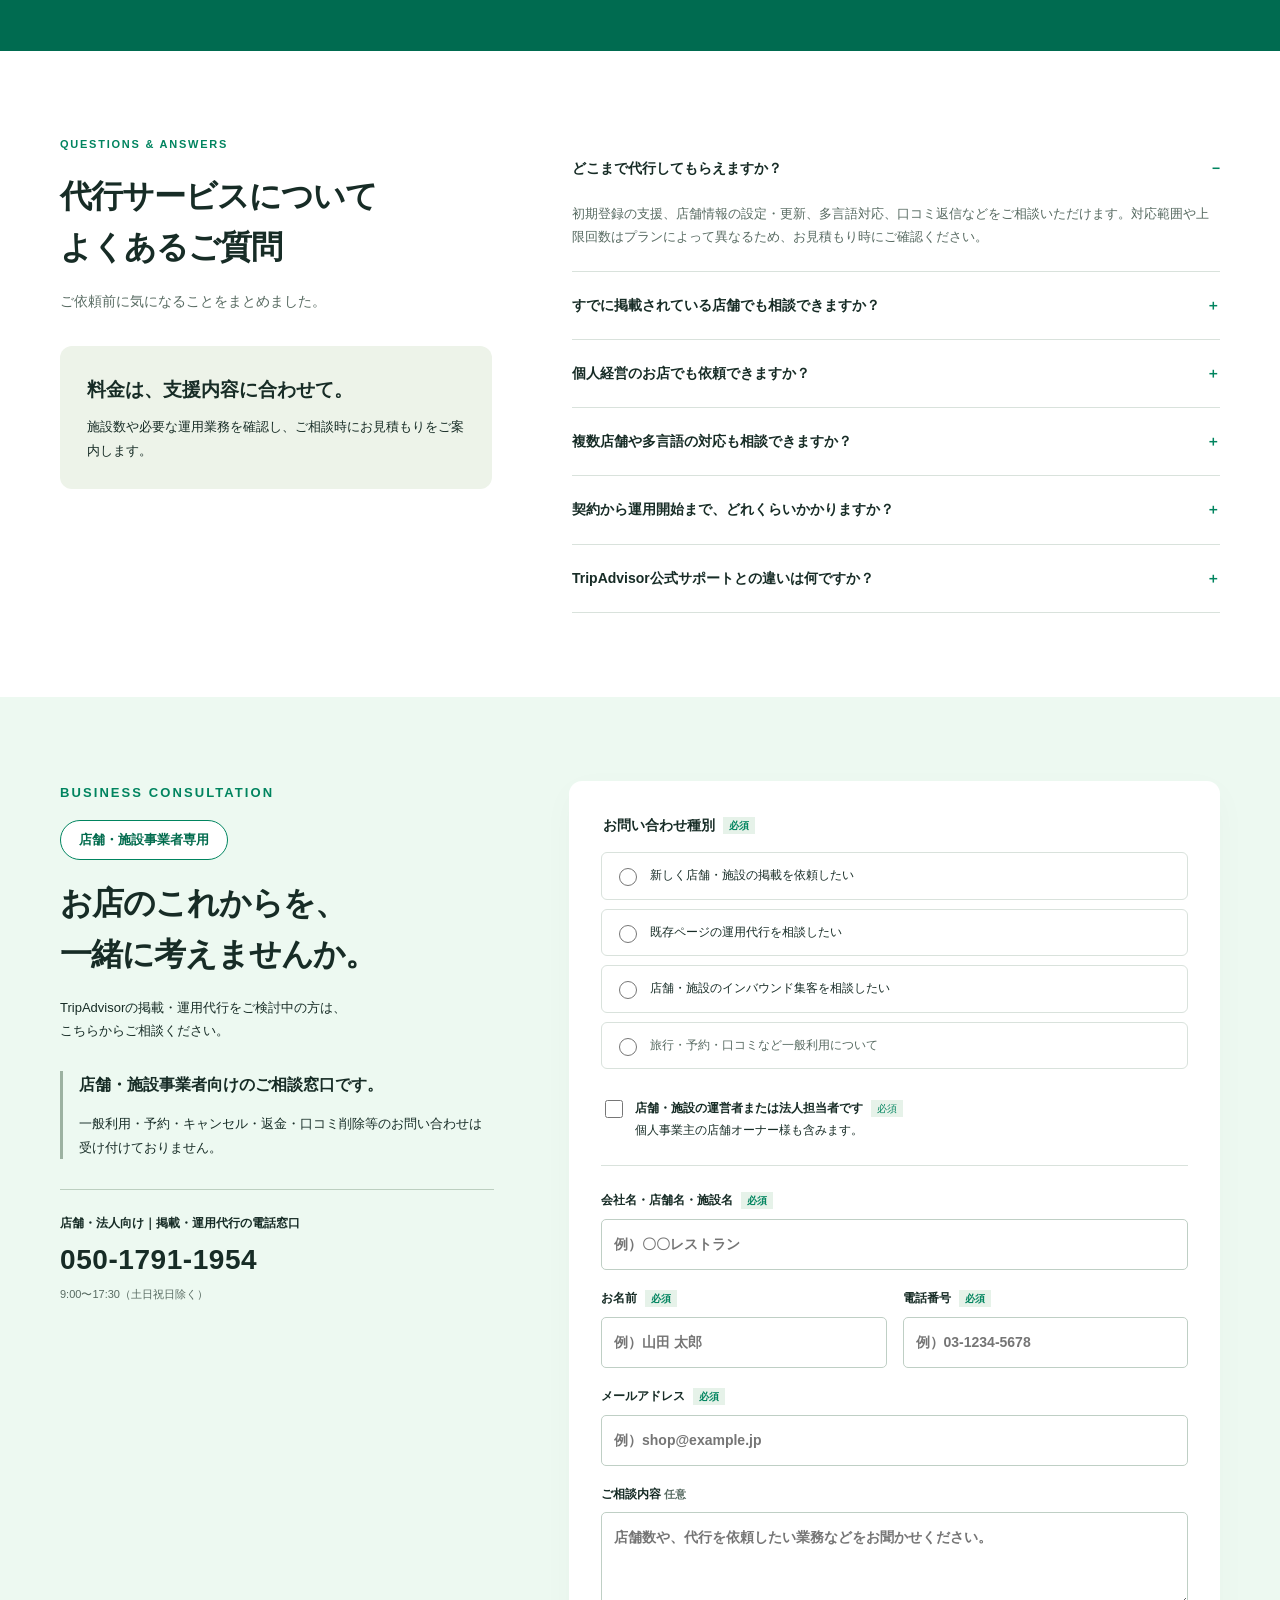
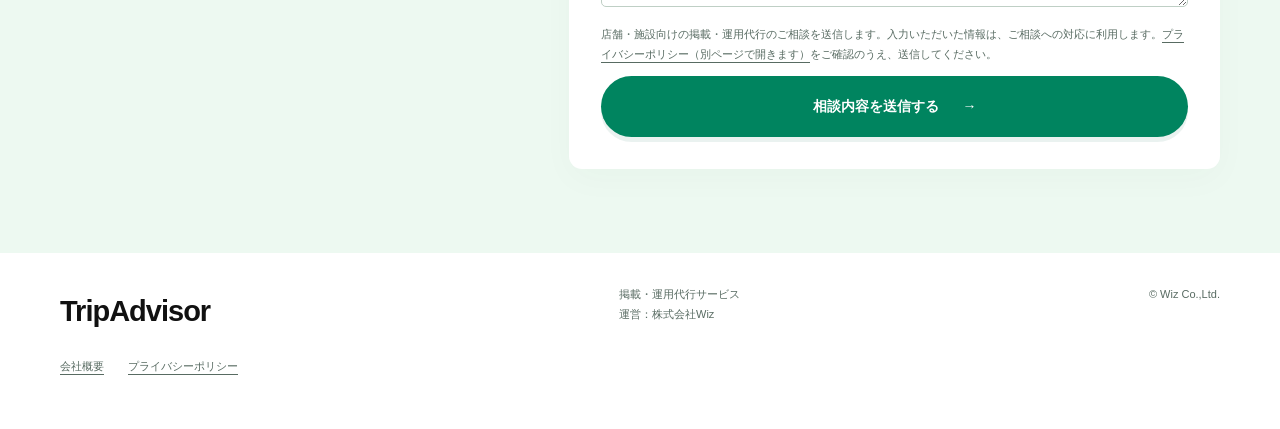
==== commit c877e0a0: "Add files via upload" ====
--- a/index.html
+++ b/index.html
@@ -1,44 +1,37 @@
 <!DOCTYPE html>
 <html lang="ja">
 <head>
+<script src="/js/config.js"></script>
+<script src="/js/tracking.js"></script>
+
 <meta charset="UTF-8"><meta name="viewport" content="width=device-width, initial-scale=1">
 <title>店舗・施設事業者向け｜TripAdvisor掲載・運用代行｜掲載・運用サポート</title>
 <meta name="description" content="店舗・施設事業者向けのTripAdvisor掲載・運用代行サービス。店舗情報の整備から多言語対応、口コミ返信までサポートします。">
-<style>
-:root{--ink:#153f3b;--green:#006c53;--mint:#dff1e7;--paper:#fafbf7;--muted:#5e706b;--line:#d9e2dc;--gold:#e4ef82}*{box-sizing:border-box}html{scroll-behavior:smooth;scroll-padding-top:110px}body{margin:0;color:var(--ink);background:var(--paper);font-family:-apple-system,BlinkMacSystemFont,"Hiragino Kaku Gothic ProN","Yu Gothic",Meiryo,sans-serif;line-height:1.8}a{color:inherit;text-underline-offset:4px}button,input,select,textarea{font:inherit}a,button,input,select,textarea,summary{touch-action:manipulation}a:focus-visible,button:focus-visible,input:focus-visible,select:focus-visible,textarea:focus-visible,summary:focus-visible{outline:3px solid #c17600;outline-offset:4px}[hidden]{display:none!important}.wrap{width:min(1160px,calc(100% - 64px));margin:auto}.demo{background:#163f3b;color:#fff;text-align:center;font-size:11px;letter-spacing:.07em;padding:5px 15px}header{background:#fafbf7f5;position:sticky;top:0;z-index:10;border-bottom:1px solid var(--line);backdrop-filter:blur(14px)}.header-inner{display:flex;align-items:center;justify-content:space-between;gap:24px;min-height:87px}.brand{text-decoration:none;font-size:29px;font-weight:800;letter-spacing:-1.5px}.brand span{font-weight:400}.brand small{display:block;font-size:10px;letter-spacing:.1em;line-height:1}.nav{display:flex;gap:26px;align-items:center;font-size:12px;font-weight:700}.btn{display:inline-flex;align-items:center;justify-content:center;gap:24px;border:0;border-radius:7px;background:var(--green);color:white;padding:18px 24px;font-size:14px;font-weight:700;text-decoration:none;cursor:pointer;transition:background .2s,transform .2s}.btn:hover{background:#064d40;transform:translateY(-2px)}.btn.small{padding:12px 18px;font-size:12px}.eyebrow{font-size:11px;font-weight:700;letter-spacing:.16em;color:var(--green);margin:0 0 16px}.notice{display:flex;gap:15px;align-items:center;padding:15px 0;font-size:12px}.notice strong{flex-shrink:0}.notice span{color:var(--muted)}.hero{position:relative;overflow:hidden;background:linear-gradient(120deg,#edf5ec,#e7f0e8 65%,#dcece4);border-top:1px solid var(--line)}.hero-grid{display:grid;grid-template-columns:1.1fr 1fr;gap:55px;align-items:center;padding:65px 0 57px}.badge{display:inline-block;border:1px solid #97b8a8;border-radius:4px;padding:5px 13px;font-size:13px;font-weight:700;background:#ffffff90}h1{font-size:clamp(34px,4vw,49px);line-height:1.5;letter-spacing:-.04em;margin:20px 0}h1 span{color:var(--green)}.lead{font-size:14px;line-height:2}.hero-cta{margin:27px 0 12px}.micro{font-size:11px;color:var(--muted)}.hero-art{position:relative;padding:30px 12px}.orb{position:absolute;width:360px;height:360px;border:1px solid #b8cfc2;border-radius:50%;top:-5px;left:30px}.orb:after{content:"";position:absolute;inset:26px;border:1px dashed #b8cfc2;border-radius:50%}.mock{position:relative;transform:rotate(-3deg);background:#fff;border:1px solid #d6e3d9;border-radius:15px;box-shadow:0 24px 55px #214b3720;overflow:hidden}.mock-top{padding:13px 20px;display:flex;justify-content:space-between;font-size:10px}.scene{height:175px;position:relative;overflow:hidden;background:#d6b996}.awning{position:absolute;left:8%;right:8%;top:22px;height:33px;background:repeating-linear-gradient(90deg,#306653 0 32px,#eee8d5 32px 64px);border-radius:3px 3px 10px 10px;box-shadow:0 4px 0 #0001}.shop{position:absolute;left:10%;right:10%;bottom:0;height:121px;background:#f3e5ca;border-top:4px solid #365c49;display:flex;gap:12px;padding:18px 18px 0}.window{flex:1;background:linear-gradient(130deg,#a5b7a1,#6f8e79);border:7px solid #5c6950;position:relative}.window:after{content:"";position:absolute;left:48%;height:100%;width:4px;background:#5c6950}.door{width:25%;background:#668472;border:7px solid #5c6950}.plant{position:absolute;bottom:0;font-size:58px;line-height:1;filter:saturate(.5)}.plant.right{right:0}.mock-body{padding:20px 23px 26px}.mock-body h3{margin:0 0 10px;font-size:19px}.fake-lines{display:grid;gap:8px}.fake-lines i{height:6px;background:#e8ede8;width:85%;border-radius:4px}.fake-lines i:last-child{width:60%}.mock-tags{display:flex;gap:6px;margin-top:18px}.mock-tags span{background:#f0f5ef;padding:3px 9px;font-size:10px}.float{position:absolute;border-radius:8px;background:#fff;box-shadow:0 10px 30px #224f3220;z-index:1;font-size:12px;padding:12px 18px;display:flex;gap:12px;align-items:center}.float b{background:var(--mint);color:var(--green);width:29px;height:29px;border-radius:50%;text-align:center}.float.one{right:-10px;top:7px}.float.two{left:-25px;bottom:3px}.art-caption{text-align:right;font-size:10px;margin-top:22px;color:var(--muted)}.hero-bottom{border-top:1px solid #c9dacd;display:flex;justify-content:space-between;gap:20px;padding:18px 0;font-size:12px}.hero-bottom b{margin-right:25px}.hero-bottom span{color:var(--muted)}.route{padding:28px 0;background:white;border-bottom:1px solid var(--line)}.route-inner{display:flex;align-items:center;justify-content:space-between;gap:25px}.route p{margin:4px 0 0;font-size:12px;color:var(--muted)}.route a{font-size:12px;font-weight:700;flex-shrink:0}.section{padding:84px 0}h2{font-size:32px;line-height:1.6;letter-spacing:-.03em;margin:0 0 16px}.section-intro{font-size:14px;color:var(--muted);margin-bottom:32px}.section-head{display:flex;justify-content:space-between;gap:30px;align-items:end;margin-bottom:35px}.section-head p{max-width:400px}.cards{display:grid;grid-template-columns:repeat(3,1fr);gap:24px}.card{border-top:2px solid var(--ink);padding:25px 0}.num{font-size:12px;color:var(--green);letter-spacing:.14em}.card h3{font-size:20px;margin:12px 0}.card p,.card li{font-size:13px;color:var(--muted)}.card ul{padding:16px 0 0;list-style:none;border-top:1px solid var(--line)}.card li{margin:8px 0}.card li:before{content:"✓";color:var(--green);margin-right:10px}.scope-note{font-size:11px;color:var(--muted)}.flow{background:var(--ink);color:#fff}.flow .eyebrow{color:#cfe28f}.steps{list-style:none;padding:0;display:grid;grid-template-columns:repeat(4,1fr);gap:25px;margin:35px 0 0}.steps li{border-top:1px solid #ffffff40;padding-top:17px}.steps span{color:#cfe28f;font-size:12px}.steps h3{font-size:17px}.steps p{color:#c6d9d0;font-size:12px}.split{display:grid;grid-template-columns:.8fr 1.2fr;gap:80px}.price{background:#edf3e9;border-radius:12px;padding:27px;margin-top:25px;font-size:13px}.price b{display:block;font-size:19px;margin-bottom:8px}details{border-bottom:1px solid var(--line)}summary{cursor:pointer;list-style:none;padding:21px 30px 21px 0;font-size:14px;font-weight:700;position:relative}summary::-webkit-details-marker{display:none}summary:after{content:"＋";position:absolute;right:0;color:var(--green)}details[open] summary:after{content:"−"}details p{margin:0 0 22px;font-size:13px;color:var(--muted)}.contact{background:#e9f1e9}.contact-grid{display:grid;grid-template-columns:.8fr 1.2fr;gap:75px;align-items:start}.contact-copy{position:sticky;top:130px}.contact-copy p{font-size:13px}.contact-note{border-left:3px solid #9cb2a1;padding-left:16px;margin:28px 0}.phone{border-top:1px solid #bccfc0;padding-top:23px;margin-top:30px}.phone strong{display:block;font-size:12px}.phone a{display:inline-block;font-size:28px;font-weight:700;letter-spacing:.02em;text-decoration:none}.phone small{display:block;font-size:11px;color:var(--muted)}form{background:#fff;border-radius:13px;padding:32px;box-shadow:0 10px 35px #1c443307}fieldset{border:0;padding:0;margin:0;min-width:0}legend{font-size:14px;font-weight:700;margin-bottom:14px}.required{font-size:10px;color:var(--green);background:#e6f2e9;margin-left:8px;padding:3px 6px;vertical-align:middle}.radio{display:flex;gap:10px;align-items:center;padding:12px;border:1px solid var(--line);border-radius:6px;margin-bottom:9px;font-size:12px;cursor:pointer}.radio:has(input:checked){border-color:var(--green);background:#f0f7ef}.radio:last-child{color:var(--muted)}input[type=radio],input[type=checkbox]{accent-color:var(--green);width:18px;height:18px;flex-shrink:0}.check{display:flex;align-items:flex-start;gap:9px;font-size:12px;margin:20px 0;cursor:pointer}.check input{margin-top:2px}.fields{border-top:1px solid var(--line);padding-top:24px;margin-top:24px}.field{display:block;font-size:12px;font-weight:700;margin-bottom:18px}.field input,.field textarea{display:block;width:100%;margin-top:7px;border:1px solid #bfcfc5;border-radius:5px;padding:12px;background:#fff;font-size:14px;color:var(--ink)}.field textarea{resize:vertical;min-height:95px}.row{display:grid;grid-template-columns:1fr 1fr;gap:16px}.form-submit{width:100%}.help-panel{background:#f4f6ec;padding:22px;border-radius:8px;margin-top:20px}.help-panel h3{font-size:16px;margin-top:0}.help-panel p{font-size:12px}.status{padding:15px;background:var(--mint);font-size:13px;margin-top:18px;border-radius:6px}.status:empty{display:none}footer{padding:32px 0;font-size:11px;color:var(--muted)}.footer-row{display:flex;justify-content:space-between;gap:25px}.mobile-cta{display:none}@media(max-width:960px){.nav>a:not(.btn){display:none}.hero-grid{gap:25px}.float.two{left:-5px}.float.one{right:0}.split,.contact-grid{gap:35px}.orb{width:280px;height:280px;left:0}.hero-bottom{flex-wrap:wrap}.section-head{display:block}}@media(max-width:680px){.wrap{width:calc(100% - 36px)}.header-inner{min-height:70px;gap:10px}.brand{font-size:25px}.nav .btn{font-size:10px;padding:10px}.notice{display:block;padding:12px 0;font-size:11px}.notice span{display:block;margin-top:3px}.hero-grid{grid-template-columns:1fr;padding:32px 0 22px;gap:14px}h1{font-size:34px}.hero-cta .btn{width:100%;font-size:13px}.hero-art{max-width:390px;width:100%;margin:auto;padding:20px 15px}.scene{height:145px}.orb{width:260px;height:260px;left:40px}.mock-body{padding:15px 20px}.float{font-size:10px;padding:9px 12px}.float.two{bottom:6px}.art-caption{margin-top:16px}.hero-bottom{font-size:11px;gap:5px;padding:15px 0}.hero-bottom b{margin-right:12px}.route-inner{display:block}.route a{display:inline-block;margin-top:13px}.section{padding:52px 0}h2{font-size:26px}.cards,.split,.contact-grid{grid-template-columns:1fr;gap:22px}.card{padding:20px 0 0}.card h3{margin:7px 0}.steps{grid-template-columns:1fr 1fr;gap:20px}.steps h3{font-size:15px}.contact-copy{position:static}.phone{margin-top:18px;padding-top:16px}form{padding:23px 18px}.row{grid-template-columns:1fr;gap:0}.footer-row{flex-direction:column;gap:10px}footer{padding-bottom:100px}.mobile-cta{display:flex;position:fixed;bottom:0;left:0;right:0;background:#fffefb;border-top:1px solid var(--line);padding:10px 18px max(10px,env(safe-area-inset-bottom));z-index:20}.mobile-cta .btn{width:100%;padding:13px;font-size:13px}}@media(prefers-reduced-motion:reduce){html{scroll-behavior:auto}*{transition:none!important}}
 
-/* Original LP imagery and refreshed brand palette */
-:root{--ink:#172c26;--green:#00845f;--mint:#d9f6e9;--paper:#fff;--muted:#586b62;--gold:#f5cd57}header{background:#fffffff5}.brand{color:#111;font-weight:800;letter-spacing:-1px}.hero{background:linear-gradient(115deg,#edfff5 0%,#dbf6e8 70%,#c7efd9);border-top:0}.hero-grid{grid-template-columns:.95fr 1.2fr;gap:15px;padding:70px 0 60px}h1{font-size:clamp(34px,3.6vw,48px)}.badge{background:#fff;border:1px solid #00845f;color:#006b4d;padding:7px 18px;border-radius:50px}.original-art{padding:10px 0;max-width:none}.original-art>img{display:block;width:100%;height:auto;filter:drop-shadow(0 18px 20px #23463318)}.support-tags{display:flex;gap:8px;justify-content:center;margin-top:30px;flex-wrap:wrap}.support-tags span{background:#fff;border-radius:30px;font-size:11px;padding:8px 12px;font-weight:700;color:#007454}.btn{border-radius:50px;background:#00845f;box-shadow:0 5px 0 #00654a15}.route{background:#fffdf3}.cases{background:#f0f9f4}.case-grid{display:grid;grid-template-columns:1fr 1fr;gap:30px;margin-top:35px}.case{background:#fff;border-radius:16px;overflow:hidden;border:1px solid #e0eae3}.case>img{display:block;width:100%;height:auto}.case-copy{padding:24px 28px}.case-copy h3{font-size:22px;margin:10px 0}.case-copy p{font-size:13px;color:var(--muted)}.support-feature{display:grid;grid-template-columns:1fr 1fr;gap:70px;align-items:center}.support-feature>img{width:100%;max-height:350px;object-fit:contain}.contact{background:#edf9f1}.flow{background:#006b50}.flow .eyebrow,.steps span{color:#f9db6f}@media(max-width:960px){.hero-grid{gap:20px}.support-feature{gap:30px}}@media(max-width:680px){.header-inner{min-height:72px}.brand{font-size:25px}.nav .btn{max-width:162px;font-size:10px;gap:5px}.hero-grid{grid-template-columns:1fr;padding:35px 0 28px}.original-art{margin-top:14px;width:100%;padding:15px 0}.support-tags{margin-top:20px;gap:5px}.support-tags span{font-size:10px;padding:6px 10px}.case-grid,.support-feature{grid-template-columns:1fr;gap:24px}.case-copy{padding:20px}.support-feature>img{max-height:240px}.hero h1{font-size:clamp(25px,7.3vw,34px)}.header-inner .nav{gap:0}}
+<meta name="robots" content="noindex,nofollow">
+<link rel="stylesheet" href="/css/style.css">
 
-.about-section{padding-bottom:45px;background:#fff}.about-image{display:block;width:100%;height:auto;max-width:1060px;margin:0 auto}.about-source{font-size:11px;color:var(--muted);text-align:center;margin:20px 0}.about-action{text-align:center;margin-top:28px}.about-action p{font-size:14px;line-height:2;margin-bottom:22px}@media(max-width:680px){.about-section{padding-top:28px}.about-section .wrap{width:calc(100% - 24px)}.about-source{font-size:10px;text-align:left;padding:0 6px}.about-action p{font-size:12px}.about-action .btn{font-size:12px}}
-</style>
+
+<script src="/js/main.js" defer></script>
+<link rel="canonical" href="https://wizcloud-inbound.com/">
 </head>
 <body>
 
 <header><div class="wrap header-inner"><a href="#" class="brand" aria-label="TripAdvisor ページ先頭">TripAdvisor</a><nav class="nav" aria-label="メインナビゲーション"><a href="#service">代行サービス</a><a href="#cases">導入事例</a><a href="#flow">ご利用の流れ</a><a href="#faq">よくある質問</a><a class="btn small" href="#contact">掲載・運用代行を相談する <span aria-hidden="true">↗</span></a></nav></div></header>
 <main>
 
-<section class="hero"><div class="wrap"><div class="hero-grid"><div><span class="badge">店舗・施設事業者向け</span><h1>TripAdvisor<br><span>掲載・運用代行。</span><br>お店の魅力を、世界へ。</h1><p class="lead">掲載準備から、店舗情報の更新・口コミ返信まで。<br>日々の運用を任せて、お客様を迎える時間をもっと。</p><div class="hero-cta"><a class="btn" href="#contact">掲載・運用代行を相談する <span aria-hidden="true">↗</span></a></div><p class="micro">飲食店・ホテル・旅館・観光施設などの運営者様へ</p></div><div class="hero-art original-art"><img src="[data-uri]" alt="TripAdvisorの店舗ページをパソコンとスマートフォンで表示したイメージ" width="1300" height="500"><div class="support-tags"><span>✓ 掲載・オーナー登録</span><span>✓ 多言語対応</span><span>✓ 口コミ返信</span></div></div></div><div class="hero-bottom"><div><b>店舗・施設の運営をサポート</b><span>飲食店 ／ 宿泊施設 ／ 観光施設</span></div><span>個人事業主の店舗オーナー様も対象です</span></div></div></section>
+<section class="hero"><div class="wrap"><div class="hero-grid"><div><span class="badge">店舗・施設事業者向け</span><h1>TripAdvisor<br><span>掲載・運用代行。</span><br>お店の魅力を、世界へ。</h1><p class="lead">掲載準備から、店舗情報の更新・口コミ返信まで。<br>日々の運用を任せて、お客様を迎える時間をもっと。</p><div class="hero-cta"><a class="btn" href="#contact">掲載・運用代行を相談する <span aria-hidden="true">↗</span></a></div><p class="micro">飲食店・ホテル・旅館・観光施設などの運営者様へ</p></div><div class="hero-art original-art"><img src="/images/hero/support-scene-1.webp" width="1300" height="500" alt="TripAdvisorの店舗ページをパソコンとスマートフォンで表示したイメージ" width="1300" height="500"><div class="support-tags"><span>✓ 掲載・オーナー登録</span><span>✓ 多言語対応</span><span>✓ 口コミ返信</span></div></div></div><div class="hero-bottom"><div><b>店舗・施設の運営をサポート</b><span>飲食店 ／ 宿泊施設 ／ 観光施設</span></div><span>個人事業主の店舗オーナー様も対象です</span></div></div></section>
 <aside class="route"><div class="wrap route-inner"><div><strong>旅行・予約・口コミ投稿などのお問い合わせですか？</strong><p>一般利用に関するご相談、予約変更・キャンセル、アカウントの問題には対応しておりません。</p></div><a href="https://www.tripadvisor.jp/" target="_blank" rel="noopener noreferrer">TripAdvisor公式サイトへ ↗</a></div></aside>
-<section class="section about-section" id="about" aria-label="TripAdvisorとは？"><div class="wrap"><img class="about-image" src="[data-uri]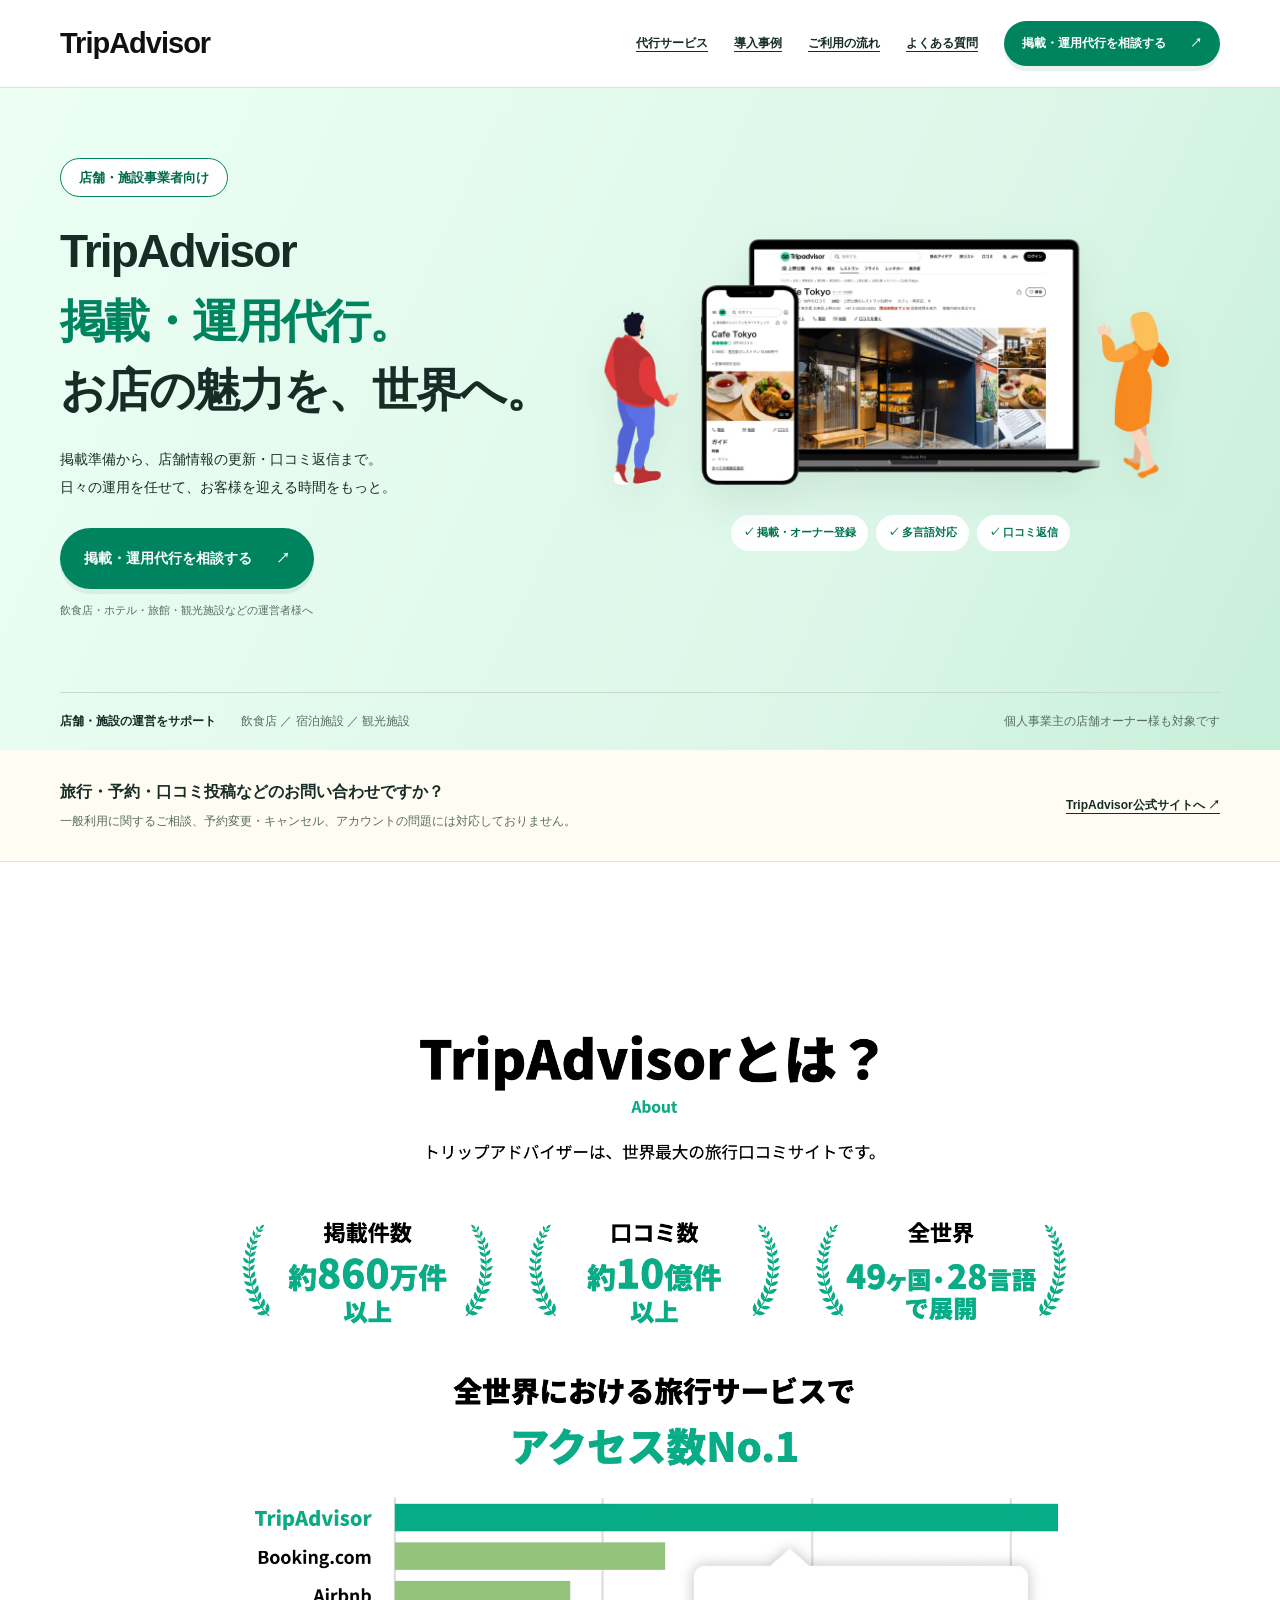
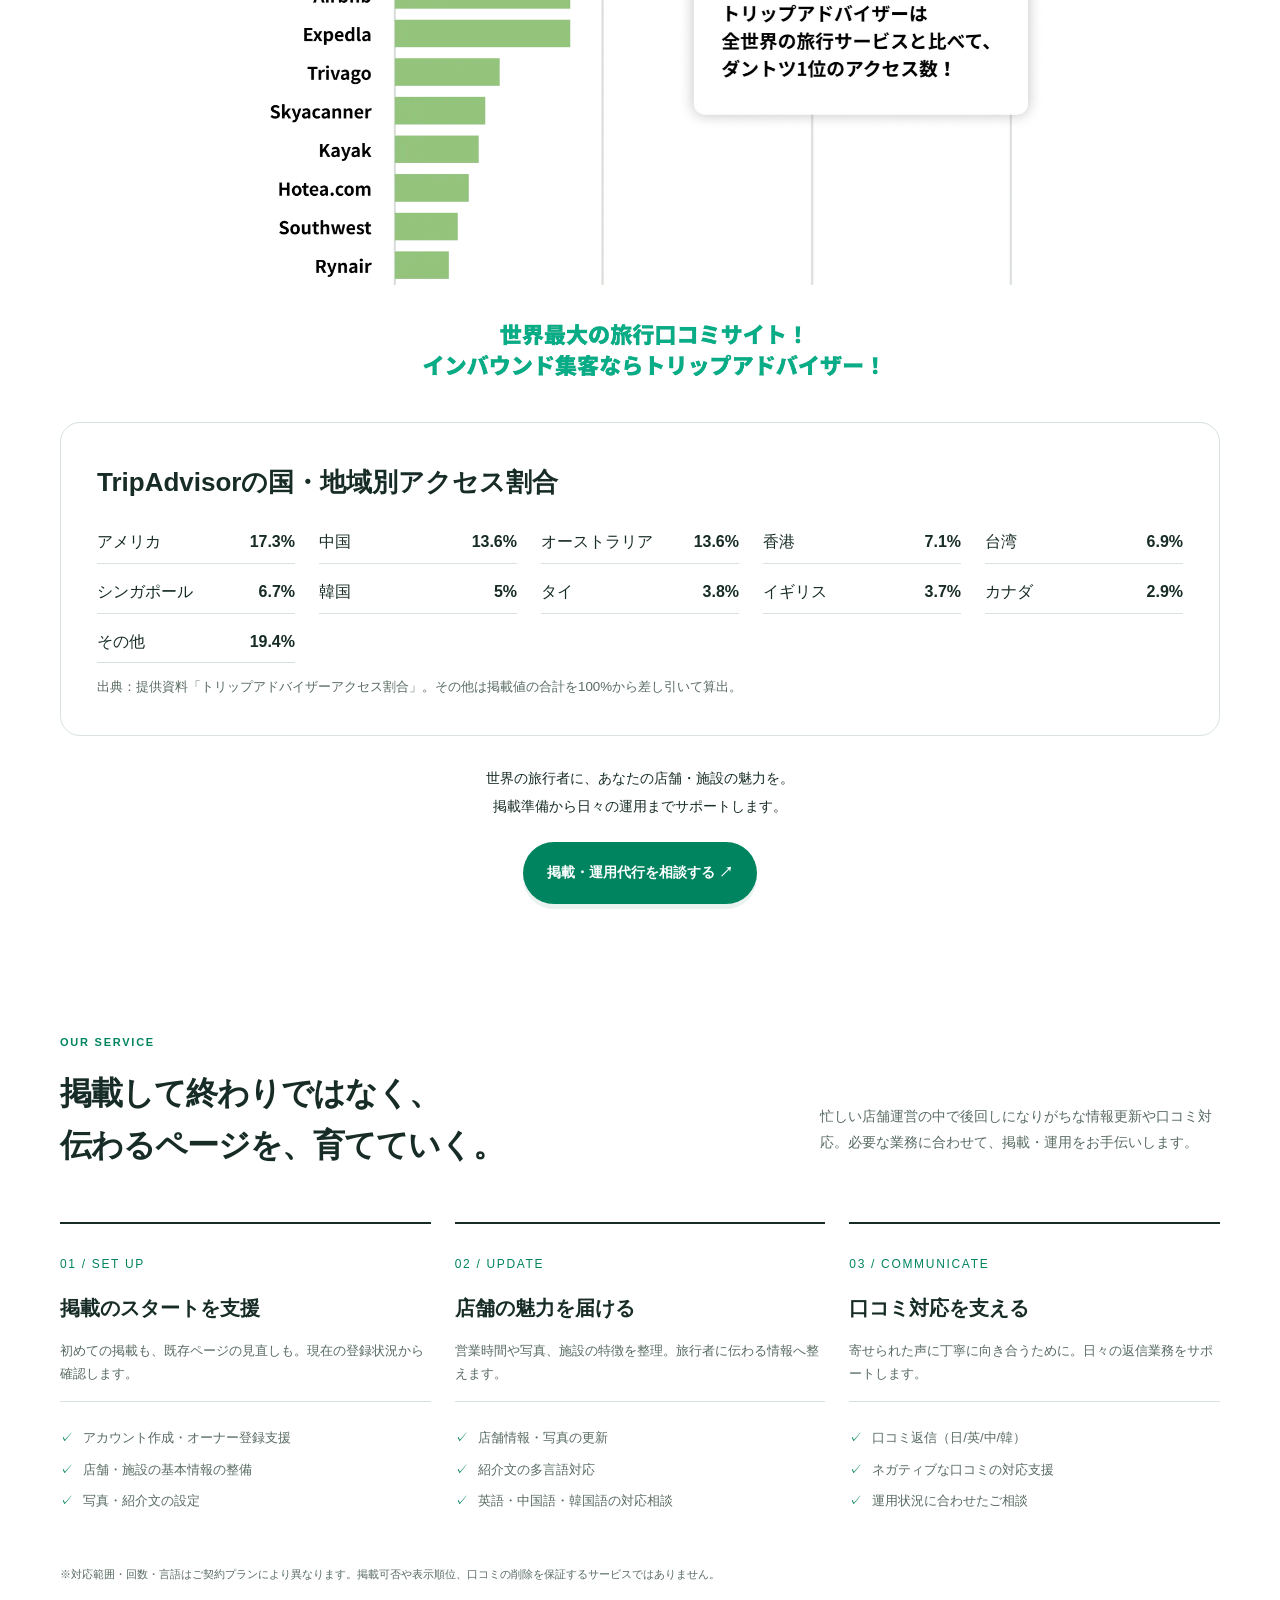
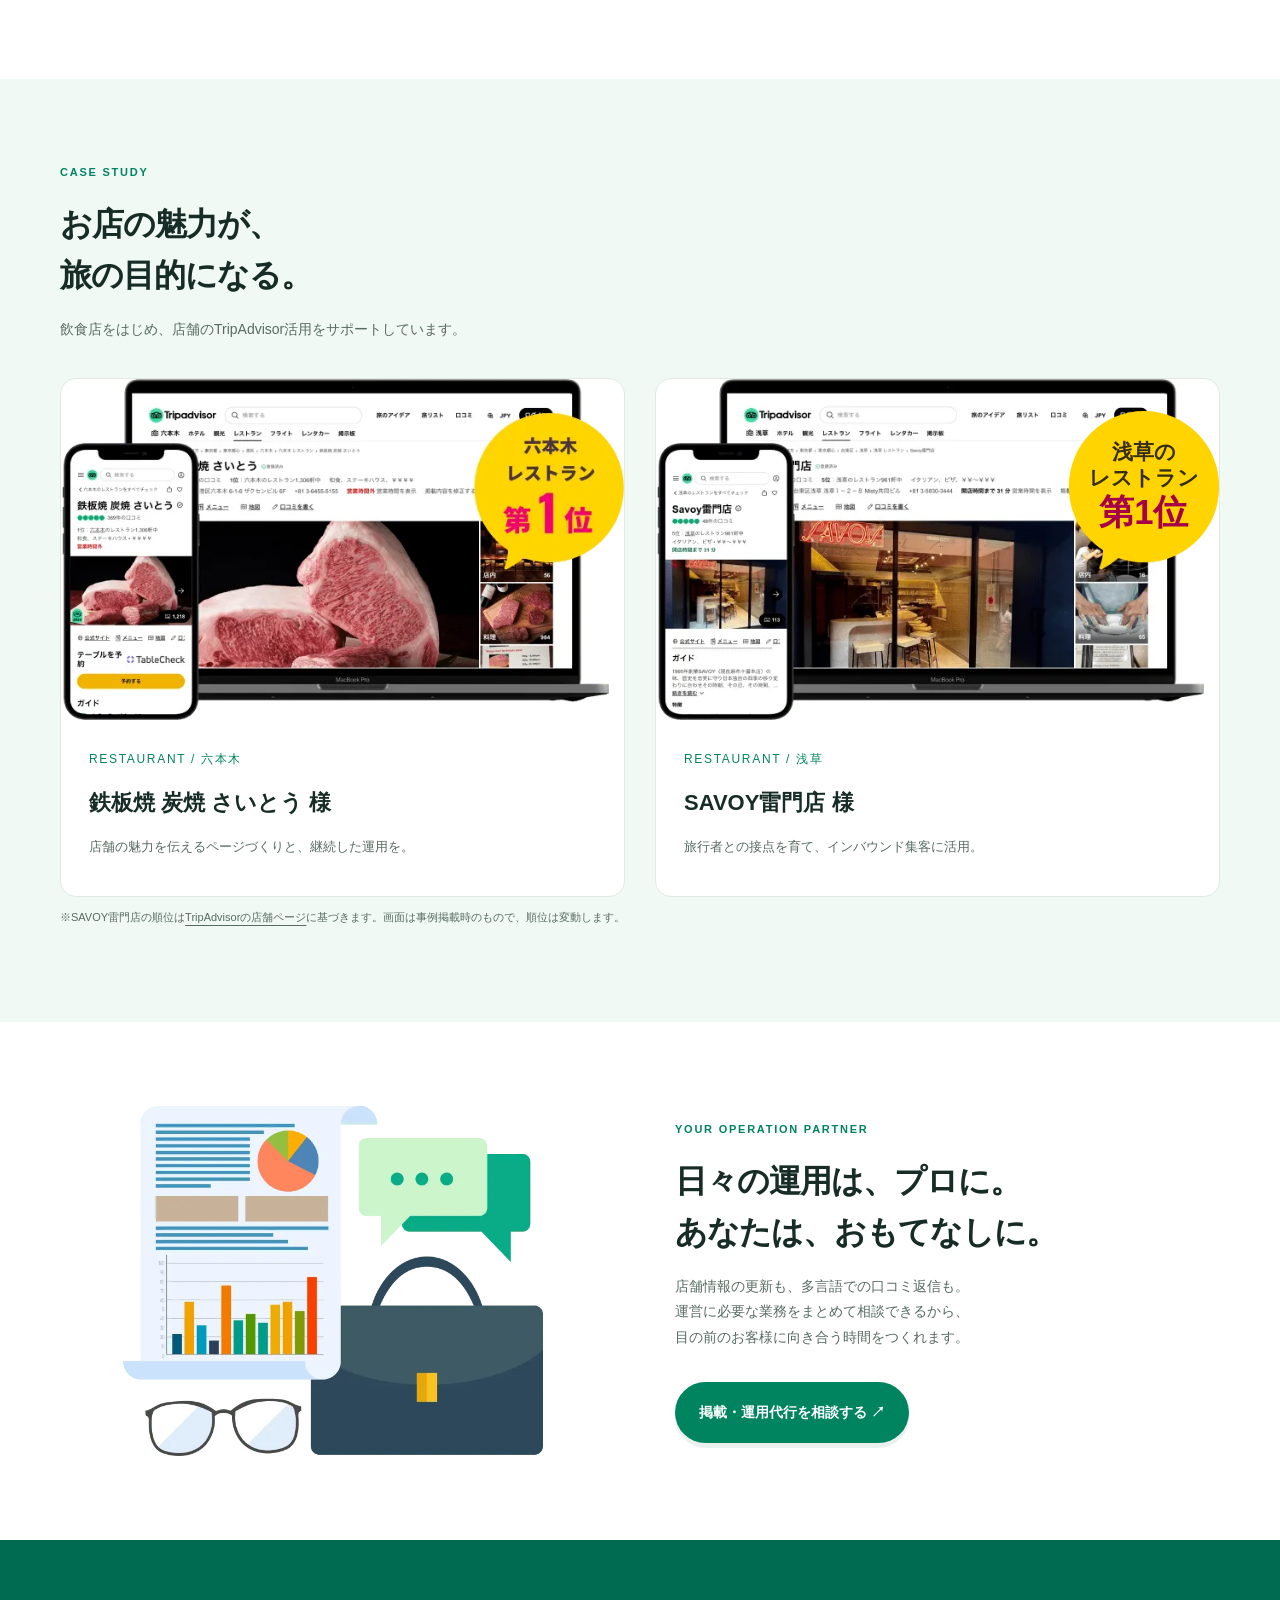
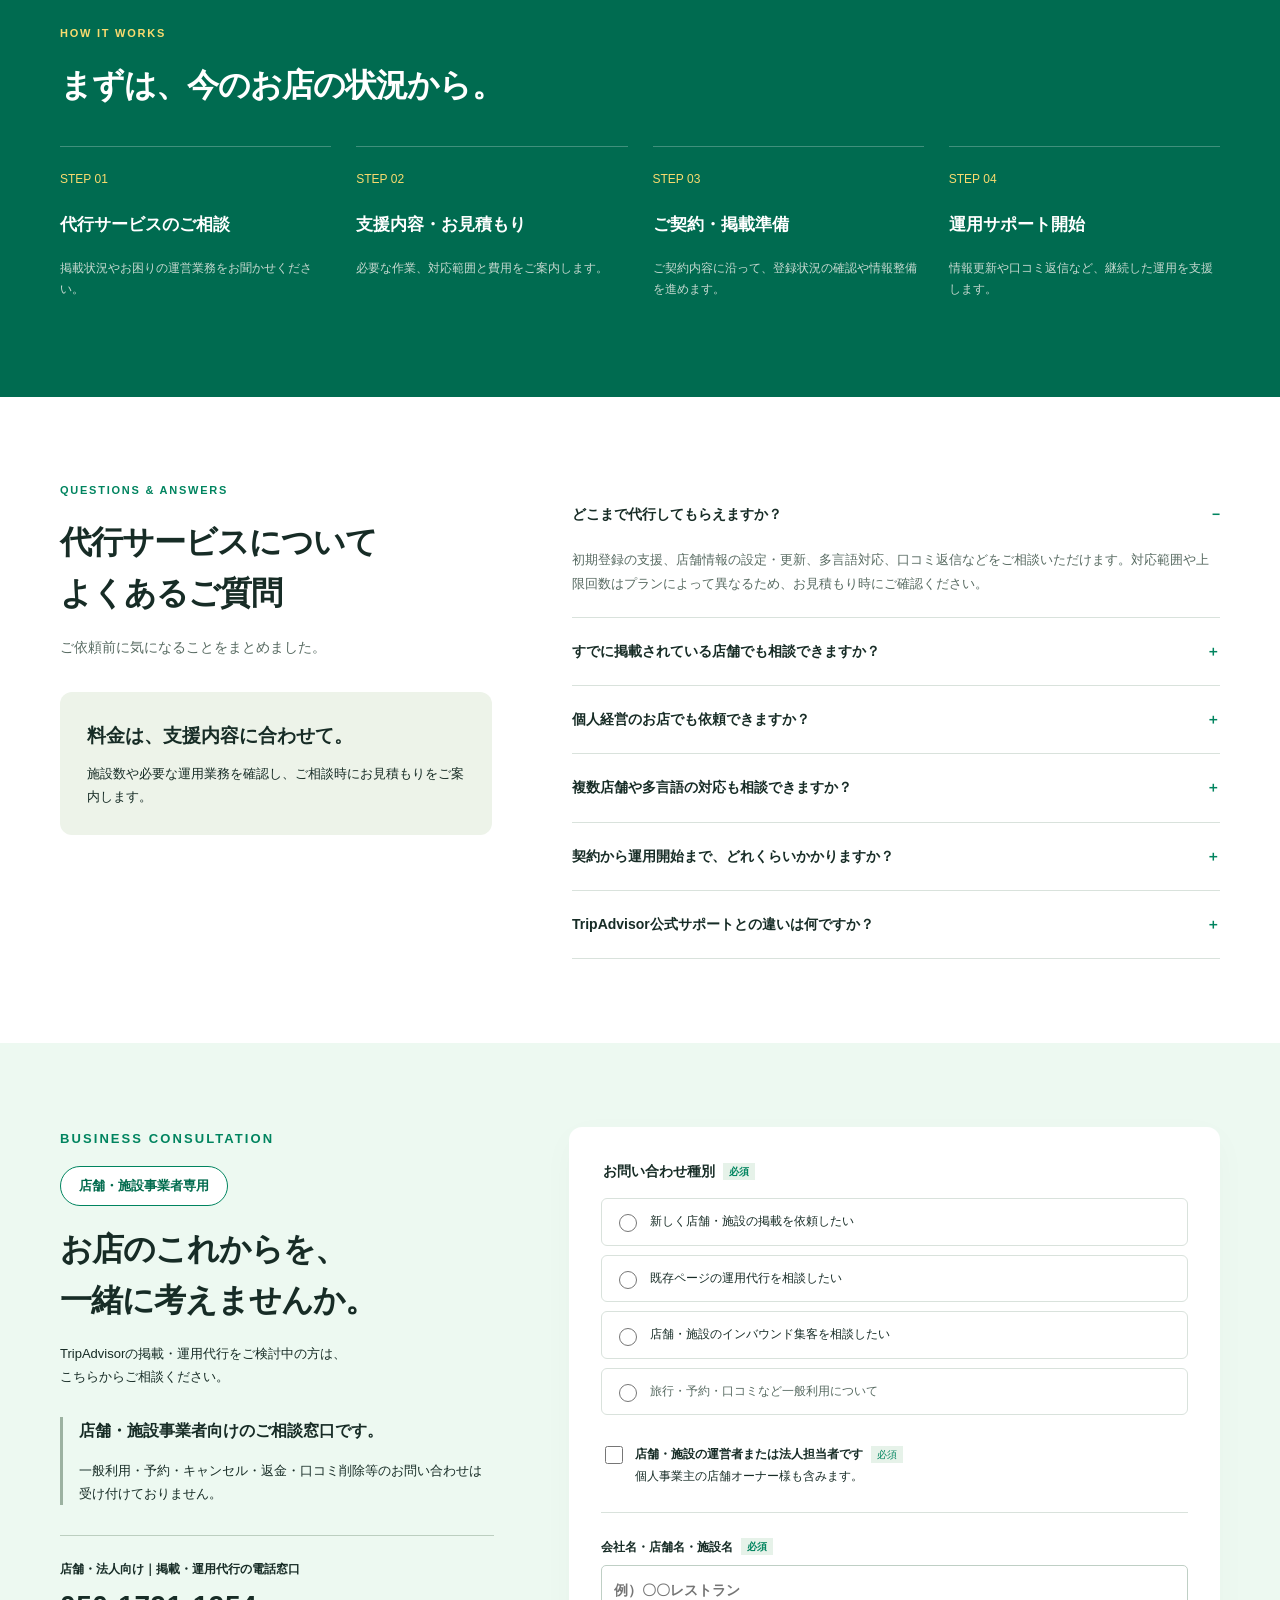
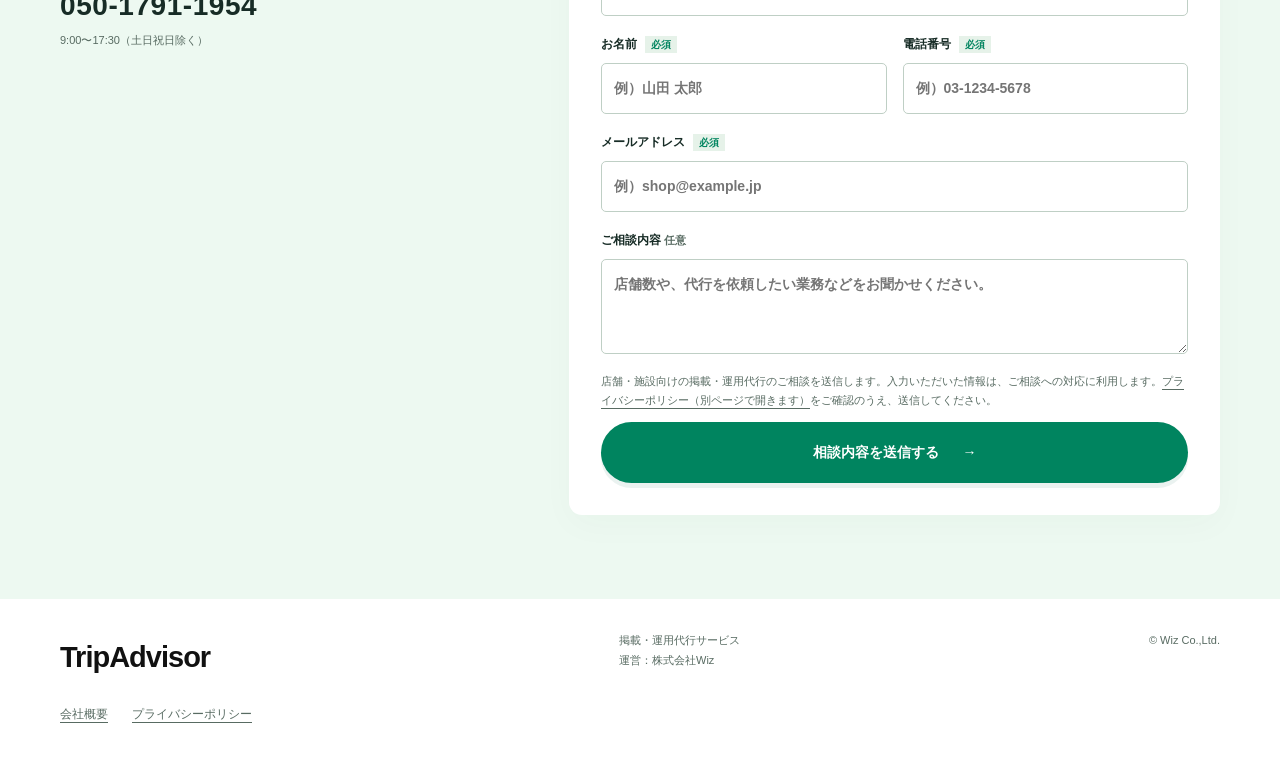
==== commit bcf94fb7: "Add files via upload" ====
--- a/index.html
+++ b/index.html
@@ -1,32 +1,44 @@
 <!DOCTYPE html>
-<html lang="ja">
-<head>
-<script src="/js/config.js"></script>
-<script src="/js/tracking.js"></script>
 
-<meta charset="UTF-8"><meta name="viewport" content="width=device-width, initial-scale=1">
+<html lang="ja"><head><meta http-equiv="Content-Type" content="text/html; charset=UTF-8">
+<meta name="viewport" content="width=device-width, initial-scale=1">
 <title>店舗・施設事業者向け｜TripAdvisor掲載・運用代行｜掲載・運用サポート</title>
 <meta name="description" content="店舗・施設事業者向けのTripAdvisor掲載・運用代行サービス。店舗情報の整備から多言語対応、口コミ返信までサポートします。">
-
+<link rel="stylesheet" href="/css/lp.css?v=20261113">
 <meta name="robots" content="noindex,nofollow">
-<link rel="stylesheet" href="/css/style.css">
-
-
-<script src="/js/main.js" defer></script>
 <link rel="canonical" href="https://wizcloud-inbound.com/">
+<script src="/js/config.js?v=20261113"></script>
+<script src="/js/tracking.js?v=20261113"></script>
+<script src="/js/main.js?v=20261113" defer></script>
 </head>
 <body>
 
 <header><div class="wrap header-inner"><a href="#" class="brand" aria-label="TripAdvisor ページ先頭">TripAdvisor</a><nav class="nav" aria-label="メインナビゲーション"><a href="#service">代行サービス</a><a href="#cases">導入事例</a><a href="#flow">ご利用の流れ</a><a href="#faq">よくある質問</a><a class="btn small" href="#contact">掲載・運用代行を相談する <span aria-hidden="true">↗</span></a></nav></div></header>
 <main>
 
-<section class="hero"><div class="wrap"><div class="hero-grid"><div><span class="badge">店舗・施設事業者向け</span><h1>TripAdvisor<br><span>掲載・運用代行。</span><br>お店の魅力を、世界へ。</h1><p class="lead">掲載準備から、店舗情報の更新・口コミ返信まで。<br>日々の運用を任せて、お客様を迎える時間をもっと。</p><div class="hero-cta"><a class="btn" href="#contact">掲載・運用代行を相談する <span aria-hidden="true">↗</span></a></div><p class="micro">飲食店・ホテル・旅館・観光施設などの運営者様へ</p></div><div class="hero-art original-art"><img src="/images/hero/support-scene-1.webp" width="1300" height="500" alt="TripAdvisorの店舗ページをパソコンとスマートフォンで表示したイメージ" width="1300" height="500"><div class="support-tags"><span>✓ 掲載・オーナー登録</span><span>✓ 多言語対応</span><span>✓ 口コミ返信</span></div></div></div><div class="hero-bottom"><div><b>店舗・施設の運営をサポート</b><span>飲食店 ／ 宿泊施設 ／ 観光施設</span></div><span>個人事業主の店舗オーナー様も対象です</span></div></div></section>
+<section class="hero"><div class="wrap"><div class="hero-grid"><div><span class="badge">店舗・施設事業者向け</span><h1>TripAdvisor<br><span>掲載・運用代行。</span><br>お店の魅力を、世界へ。</h1><p class="lead">掲載準備から、店舗情報の更新・口コミ返信まで。<br>日々の運用を任せて、お客様を迎える時間をもっと。</p><div class="hero-cta"><a class="btn" href="#contact">掲載・運用代行を相談する <span aria-hidden="true">↗</span></a></div><p class="micro">飲食店・ホテル・旅館・観光施設などの運営者様へ</p></div><div class="hero-art original-art"><img src="/images/new/image-1.png" alt="TripAdvisorの店舗ページをパソコンとスマートフォンで表示したイメージ" width="1300" height="500"><div class="support-tags"><span>✓ 掲載・オーナー登録</span><span>✓ 多言語対応</span><span>✓ 口コミ返信</span></div></div></div><div class="hero-bottom"><div><b>店舗・施設の運営をサポート</b><span>飲食店 ／ 宿泊施設 ／ 観光施設</span></div><span>個人事業主の店舗オーナー様も対象です</span></div></div></section>
 <aside class="route"><div class="wrap route-inner"><div><strong>旅行・予約・口コミ投稿などのお問い合わせですか？</strong><p>一般利用に関するご相談、予約変更・キャンセル、アカウントの問題には対応しておりません。</p></div><a href="https://www.tripadvisor.jp/" target="_blank" rel="noopener noreferrer">TripAdvisor公式サイトへ ↗</a></div></aside>
-<section class="section about-section" id="about" aria-label="TripAdvisorとは？"><div class="wrap"><img class="about-image" src="/images/hero/support-scene-2.webp" width="1920" height="1892" loading="lazy" width="1920" height="1892" loading="lazy" alt="TripAdvisorとは？ 旅行口コミサイトの紹介。提供資料では、掲載約860万件以上、口コミ約10億件以上、49ヶ国・28言語で展開と紹介されています。旅行サービスのアクセス数比較グラフを掲載。"><div class="about-action"><p>世界の旅行者に、あなたの店舗・施設の魅力を。<br>掲載準備から日々の運用までサポートします。</p><a class="btn" href="#contact">掲載・運用代行を相談する ↗</a></div></div></section>
-<section class="section wrap" id="service"><p class="eyebrow">OUR SERVICE</p><div class="section-head"><h2>掲載して終わりではなく、<br>伝わるページを、育てていく。</h2><p class="section-intro">忙しい店舗運営の中で後回しになりがちな情報更新や口コミ対応。必要な業務に合わせて、掲載・運用をお手伝いします。</p></div><div class="cards"><article class="card"><span class="num">01 / SET UP</span><h3>掲載のスタートを支援</h3><p>初めての掲載も、既存ページの見直しも。現在の登録状況から確認します。</p><ul><li>アカウント作成・オーナー登録支援</li><li>店舗・施設の基本情報の整備</li><li>写真・紹介文の設定</li></ul></article><article class="card"><span class="num">02 / UPDATE</span><h3>店舗の魅力を届ける</h3><p>営業時間や写真、施設の特徴を整理。旅行者に伝わる情報へ整えます。</p><ul><li>店舗情報・写真の更新</li><li>紹介文の多言語対応</li><li>英語・中国語・韓国語の対応相談</li></ul></article><article class="card"><span class="num">03 / COMMUNICATE</span><h3>口コミ対応を支える</h3><p>寄せられた声に丁寧に向き合うために。日々の返信業務をサポートします。</p><ul><li>口コミへの返信代行</li><li>多言語での返信対応</li><li>運用状況に合わせたご相談</li></ul></article></div><p class="scope-note">※対応範囲・回数・言語はご契約プランにより異なります。掲載可否や表示順位、口コミの削除を保証するサービスではありません。</p></section>
-<section class="section cases" id="cases"><div class="wrap"><p class="eyebrow">CASE STUDY</p><h2>お店の魅力が、<br>旅の目的になる。</h2><p class="section-intro">飲食店をはじめ、店舗のTripAdvisor活用をサポートしています。</p><div class="case-grid"><article class="case"><img loading="lazy" src="/images/hero/support-scene-3.webp" width="660" height="400" loading="lazy" alt="鉄板焼 炭焼 さいとうの導入事例"><div class="case-copy"><span class="num">RESTAURANT / 六本木</span><h3>鉄板焼 炭焼 さいとう 様</h3><p>店舗の魅力を伝えるページづくりと、継続した運用を。</p></div></article><article class="case"><img loading="lazy" src="/images/hero/support-scene-4.webp" width="660" height="400" loading="lazy" alt="Savoy雷門店の導入事例"><div class="case-copy"><span class="num">RESTAURANT / 浅草</span><h3>Savoy雷門店 様</h3><p>旅行者との接点を育て、インバウンド集客に活用。</p></div></article></div><p class="scope-note">※画像内の実績・順位は事例掲載時点のものです。現在の順位や同様の成果を保証するものではありません。</p></div></section>
-<section class="section"><div class="wrap support-feature"><img loading="lazy" src="/images/hero/support-scene-5.webp" width="840" height="600" loading="lazy" alt="掲載準備から日々の運用まで専門スタッフがサポート"><div><p class="eyebrow">YOUR OPERATION PARTNER</p><h2>日々の運用は、プロに。<br>あなたは、おもてなしに。</h2><p class="section-intro">店舗情報の更新も、多言語での口コミ返信も。<br>運営に必要な業務をまとめて相談できるから、<br>目の前のお客様に向き合う時間をつくれます。</p><a class="btn" href="#contact">掲載・運用代行を相談する ↗</a></div></div></section><section class="section flow" id="flow"><div class="wrap"><p class="eyebrow">HOW IT WORKS</p><h2>まずは、今のお店の状況から。</h2><ol class="steps"><li><span>STEP 01</span><h3>代行サービスのご相談</h3><p>掲載状況やお困りの運営業務をお聞かせください。</p></li><li><span>STEP 02</span><h3>支援内容・お見積もり</h3><p>必要な作業、対応範囲と費用をご案内します。</p></li><li><span>STEP 03</span><h3>ご契約・掲載準備</h3><p>ご契約内容に沿って、登録状況の確認や情報整備を進めます。</p></li><li><span>STEP 04</span><h3>運用サポート開始</h3><p>情報更新や口コミ返信など、継続した運用を支援します。</p></li></ol></div></section>
-<section class="section wrap split" id="faq"><div><p class="eyebrow">QUESTIONS & ANSWERS</p><h2>代行サービスについて<br>よくあるご質問</h2><p class="section-intro">ご依頼前に気になることをまとめました。</p><div class="price"><b>料金は、支援内容に合わせて。</b>施設数や必要な運用業務を確認し、ご相談時にお見積もりをご案内します。</div></div><div><details open><summary>どこまで代行してもらえますか？</summary><p>初期登録の支援、店舗情報の設定・更新、多言語対応、口コミ返信などをご相談いただけます。対応範囲や上限回数はプランによって異なるため、お見積もり時にご確認ください。</p></details><details><summary>すでに掲載されている店舗でも相談できますか？</summary><p>既存ページの運用代行もご相談いただけます。店舗ページやオーナー登録の状況を確認し、必要な支援をご案内します。</p></details><details><summary>個人経営のお店でも依頼できますか？</summary><p>はい。店舗・施設を運営する個人事業主の方も対象です。旅行者など、一般利用者向けの問い合わせ窓口ではありません。</p></details><details><summary>複数店舗や多言語の対応も相談できますか？</summary><p>店舗数やご希望の言語をお知らせください。英語・中国語・韓国語の対応を含め、実施範囲や条件を確認のうえご案内します。</p></details><details><summary>契約から運用開始まで、どれくらいかかりますか？</summary><p>登録状況や必要な素材、支援内容によって異なります。事前の確認後にスケジュールをご案内します。</p></details><details><summary>TripAdvisor公式サポートとの違いは何ですか？</summary><p>本サービスは、Wizcloudが店舗・施設事業者向けに提供する掲載・運用代行です。TripAdvisor公式サポートではなく、旅行予約の変更や返金、一般利用者のアカウントの問題、口コミ削除などの受付窓口ではありません。</p></details></div></section>
+<section class="section about-section" id="about" aria-label="TripAdvisorとは？"><div class="wrap"><img class="about-image" src="/images/new/image-2.png" width="1920" height="1892" loading="lazy" alt="TripAdvisorとは？ 旅行口コミサイトの紹介。提供資料では、掲載約860万件以上、口コミ約10億件以上、49ヶ国・28言語で展開と紹介されています。旅行サービスのアクセス数比較グラフを掲載。"><section class="access-share" aria-labelledby="access-share-title">
+<h3 id="access-share-title">TripAdvisorの国・地域別アクセス割合</h3>
+<dl>
+<div><dt>アメリカ</dt><dd>17.3%</dd></div>
+<div><dt>中国</dt><dd>13.6%</dd></div>
+<div><dt>オーストラリア</dt><dd>13.6%</dd></div>
+<div><dt>香港</dt><dd>7.1%</dd></div>
+<div><dt>台湾</dt><dd>6.9%</dd></div>
+<div><dt>シンガポール</dt><dd>6.7%</dd></div>
+<div><dt>韓国</dt><dd>5%</dd></div>
+<div><dt>タイ</dt><dd>3.8%</dd></div>
+<div><dt>イギリス</dt><dd>3.7%</dd></div>
+<div><dt>カナダ</dt><dd>2.9%</dd></div>
+<div><dt>その他</dt><dd>19.4%</dd></div>
+</dl>
+<small>出典：提供資料「トリップアドバイザーアクセス割合」。その他は掲載値の合計を100%から差し引いて算出。</small>
+</section><div class="about-action"><p>世界の旅行者に、あなたの店舗・施設の魅力を。<br>掲載準備から日々の運用までサポートします。</p><a class="btn" href="#contact">掲載・運用代行を相談する ↗</a></div></div></section>
+<section class="section wrap" id="service"><p class="eyebrow">OUR SERVICE</p><div class="section-head"><h2>掲載して終わりではなく、<br>伝わるページを、育てていく。</h2><p class="section-intro">忙しい店舗運営の中で後回しになりがちな情報更新や口コミ対応。必要な業務に合わせて、掲載・運用をお手伝いします。</p></div><div class="cards"><article class="card"><span class="num">01 / SET UP</span><h3>掲載のスタートを支援</h3><p>初めての掲載も、既存ページの見直しも。現在の登録状況から確認します。</p><ul><li>アカウント作成・オーナー登録支援</li><li>店舗・施設の基本情報の整備</li><li>写真・紹介文の設定</li></ul></article><article class="card"><span class="num">02 / UPDATE</span><h3>店舗の魅力を届ける</h3><p>営業時間や写真、施設の特徴を整理。旅行者に伝わる情報へ整えます。</p><ul><li>店舗情報・写真の更新</li><li>紹介文の多言語対応</li><li>英語・中国語・韓国語の対応相談</li></ul></article><article class="card"><span class="num">03 / COMMUNICATE</span><h3>口コミ対応を支える</h3><p>寄せられた声に丁寧に向き合うために。日々の返信業務をサポートします。</p><ul><li>口コミ返信（日/英/中/韓）</li><li>ネガティブな口コミの対応支援</li><li>運用状況に合わせたご相談</li></ul></article></div><p class="scope-note">※対応範囲・回数・言語はご契約プランにより異なります。掲載可否や表示順位、口コミの削除を保証するサービスではありません。</p></section>
+<section class="section cases" id="cases"><div class="wrap"><p class="eyebrow">CASE STUDY</p><h2>お店の魅力が、<br>旅の目的になる。</h2><p class="section-intro">飲食店をはじめ、店舗のTripAdvisor活用をサポートしています。</p><div class="case-grid"><article class="case"><img loading="lazy" src="/images/new/image-3.png" alt="鉄板焼 炭焼 さいとうの導入事例"><div class="case-copy"><span class="num">RESTAURANT / 六本木</span><h3>鉄板焼 炭焼 さいとう 様</h3><p>店舗の魅力を伝えるページづくりと、継続した運用を。</p></div></article><article class="case"><div class="savoy-visual"><img loading="lazy" src="/images/new/image-4.png" alt="SAVOY雷門店のTripAdvisor掲載ページ（事例掲載時の画面）"><span class="savoy-rank">浅草の<br>レストラン<strong>第1位</strong></span></div><div class="case-copy"><span class="num">RESTAURANT / 浅草</span><h3>SAVOY雷門店 様</h3><p>旅行者との接点を育て、インバウンド集客に活用。</p></div></article></div><p class="scope-note">※SAVOY雷門店の順位は<a href="https://www.tripadvisor.jp/Restaurant_Review-g14134311-d27107871-Reviews-Savoy_Kaminarimon_store-Asakusa_Taito_Tokyo_Tokyo_Prefecture_Kanto.html">TripAdvisorの店舗ページ</a>に基づきます。画面は事例掲載時のもので、順位は変動します。</p></div></section>
+<section class="section"><div class="wrap support-feature"><img loading="lazy" src="/images/new/image-5.png" alt="掲載準備から日々の運用まで専門スタッフがサポート"><div><p class="eyebrow">YOUR OPERATION PARTNER</p><h2>日々の運用は、プロに。<br>あなたは、おもてなしに。</h2><p class="section-intro">店舗情報の更新も、多言語での口コミ返信も。<br>運営に必要な業務をまとめて相談できるから、<br>目の前のお客様に向き合う時間をつくれます。</p><a class="btn" href="#contact">掲載・運用代行を相談する ↗</a></div></div></section><section class="section flow" id="flow"><div class="wrap"><p class="eyebrow">HOW IT WORKS</p><h2>まずは、今のお店の状況から。</h2><ol class="steps"><li><span>STEP 01</span><h3>代行サービスのご相談</h3><p>掲載状況やお困りの運営業務をお聞かせください。</p></li><li><span>STEP 02</span><h3>支援内容・お見積もり</h3><p>必要な作業、対応範囲と費用をご案内します。</p></li><li><span>STEP 03</span><h3>ご契約・掲載準備</h3><p>ご契約内容に沿って、登録状況の確認や情報整備を進めます。</p></li><li><span>STEP 04</span><h3>運用サポート開始</h3><p>情報更新や口コミ返信など、継続した運用を支援します。</p></li></ol></div></section>
+<section class="section wrap split" id="faq"><div><p class="eyebrow">QUESTIONS &amp; ANSWERS</p><h2>代行サービスについて<br>よくあるご質問</h2><p class="section-intro">ご依頼前に気になることをまとめました。</p><div class="price"><b>料金は、支援内容に合わせて。</b>施設数や必要な運用業務を確認し、ご相談時にお見積もりをご案内します。</div></div><div><details open=""><summary>どこまで代行してもらえますか？</summary><p>初期登録の支援、店舗情報の設定・更新、多言語対応、口コミ返信などをご相談いただけます。対応範囲や上限回数はプランによって異なるため、お見積もり時にご確認ください。</p></details><details><summary>すでに掲載されている店舗でも相談できますか？</summary><p>既存ページの運用代行もご相談いただけます。店舗ページやオーナー登録の状況を確認し、必要な支援をご案内します。</p></details><details><summary>個人経営のお店でも依頼できますか？</summary><p>はい。店舗・施設を運営する個人事業主の方も対象です。旅行者など、一般利用者向けの問い合わせ窓口ではありません。</p></details><details><summary>複数店舗や多言語の対応も相談できますか？</summary><p>店舗数やご希望の言語をお知らせください。英語・中国語・韓国語の対応を含め、実施範囲や条件を確認のうえご案内します。</p></details><details><summary>契約から運用開始まで、どれくらいかかりますか？</summary><p>登録状況や必要な素材、支援内容によって異なります。事前の確認後にスケジュールをご案内します。</p></details><details><summary>TripAdvisor公式サポートとの違いは何ですか？</summary><p>本サービスは、Wizcloudが店舗・施設事業者向けに提供する掲載・運用代行です。TripAdvisor公式サポートではなく、旅行予約の変更や返金、一般利用者のアカウントの問題、口コミ削除などの受付窓口ではありません。</p></details></div></section>
 <section class="section contact" id="contact"><div class="wrap contact-grid"><div class="contact-copy"><p class="eyebrow">BUSINESS CONSULTATION</p><span class="badge">店舗・施設事業者専用</span><h2 style="margin-top:18px">お店のこれからを、<br>一緒に考えませんか。</h2><p>TripAdvisorの掲載・運用代行をご検討中の方は、<br>こちらからご相談ください。</p><div class="contact-note"><strong>店舗・施設事業者向けのご相談窓口です。</strong><p>一般利用・予約・キャンセル・返金・口コミ削除等のお問い合わせは受け付けておりません。</p></div><div class="phone"><strong>店舗・法人向け｜掲載・運用代行の電話窓口</strong><a href="tel:05017911954">050-1791-1954</a><small>9:00〜17:30（土日祝日除く）</small></div></div>
 <form id="consultation" action="/api/contact" method="post">
 <div class="honeypot" aria-hidden="true"><label>Website<input name="website" tabindex="-1" autocomplete="off"></label></div><fieldset><legend>お問い合わせ種別<span class="required">必須</span></legend><label class="radio"><input type="radio" name="purpose" value="new" required>新しく店舗・施設の掲載を依頼したい</label><label class="radio"><input type="radio" name="purpose" value="operation">既存ページの運用代行を相談したい</label><label class="radio"><input type="radio" name="purpose" value="inbound">店舗・施設のインバウンド集客を相談したい</label><label class="radio"><input type="radio" name="purpose" value="personal">旅行・予約・口コミなど一般利用について</label></fieldset>
@@ -34,4 +46,5 @@
 <fieldset id="business-fields"><label class="check"><input type="checkbox" id="business-confirm" name="business_confirm" value="yes" required><span><b>店舗・施設の運営者または法人担当者です</b><span class="required">必須</span><br>個人事業主の店舗オーナー様も含みます。</span></label><div class="fields"><label class="field">会社名・店舗名・施設名<span class="required">必須</span><input name="company" autocomplete="organization" placeholder="例）〇〇レストラン" required maxlength="150"></label><div class="row"><label class="field">お名前<span class="required">必須</span><input name="name" autocomplete="name" placeholder="例）山田 太郎" required maxlength="100"></label><label class="field">電話番号<span class="required">必須</span><input name="tel" type="tel" autocomplete="tel" inputmode="tel" placeholder="例）03-1234-5678" pattern="[0-9０-９+＋()（） ー−‐–—-]{10,25}" title="市外局番を含む電話番号を入力してください" required></label></div><label class="field">メールアドレス<span class="required">必須</span><input name="email" type="email" autocomplete="email" placeholder="例）shop@example.jp" required maxlength="254"></label><label class="field">ご相談内容 <span class="micro">任意</span><textarea name="message" placeholder="店舗数や、代行を依頼したい業務などをお聞かせください。" maxlength="3000"></textarea></label><p class="micro">店舗・施設向けの掲載・運用代行のご相談を送信します。入力いただいた情報は、ご相談への対応に利用します。<a href="/policy/" target="_blank" rel="noopener noreferrer">プライバシーポリシー（別ページで開きます）</a>をご確認のうえ、送信してください。</p><button class="btn form-submit" type="submit">相談内容を送信する <span aria-hidden="true">→</span></button><div class="status" id="status" role="status" tabindex="-1"></div></div></fieldset></form></div></section>
 </main><footer><div class="wrap footer-row"><div class="brand">TripAdvisor</div><div>掲載・運用代行サービス<br>運営：株式会社Wiz</div><div>© Wiz Co.,Ltd.</div></div><nav class="wrap legal-links" aria-label="補足情報"><a href="/company/">会社概要</a><a href="/policy/">プライバシーポリシー</a></nav></footer><div class="mobile-cta" id="mobile-cta"><a href="#contact" class="btn">掲載・運用代行を相談する ↗</a></div>
 
-</body></html>
+
+</body></html>
--- a/css/lp.css
+++ b/css/lp.css
@@ -0,0 +1,20 @@
+
+:root{--ink:#153f3b;--green:#006c53;--mint:#dff1e7;--paper:#fafbf7;--muted:#5e706b;--line:#d9e2dc;--gold:#e4ef82}*{box-sizing:border-box}html{scroll-behavior:smooth;scroll-padding-top:110px}body{margin:0;color:var(--ink);background:var(--paper);font-family:-apple-system,BlinkMacSystemFont,"Hiragino Kaku Gothic ProN","Yu Gothic",Meiryo,sans-serif;line-height:1.8}a{color:inherit;text-underline-offset:4px}button,input,select,textarea{font:inherit}a,button,input,select,textarea,summary{touch-action:manipulation}a:focus-visible,button:focus-visible,input:focus-visible,select:focus-visible,textarea:focus-visible,summary:focus-visible{outline:3px solid #c17600;outline-offset:4px}[hidden]{display:none!important}.wrap{width:min(1160px,calc(100% - 64px));margin:auto}.demo{background:#163f3b;color:#fff;text-align:center;font-size:11px;letter-spacing:.07em;padding:5px 15px}header{background:#fafbf7f5;position:sticky;top:0;z-index:10;border-bottom:1px solid var(--line);backdrop-filter:blur(14px)}.header-inner{display:flex;align-items:center;justify-content:space-between;gap:24px;min-height:87px}.brand{text-decoration:none;font-size:29px;font-weight:800;letter-spacing:-1.5px}.brand span{font-weight:400}.brand small{display:block;font-size:10px;letter-spacing:.1em;line-height:1}.nav{display:flex;gap:26px;align-items:center;font-size:12px;font-weight:700}.btn{display:inline-flex;align-items:center;justify-content:center;gap:24px;border:0;border-radius:7px;background:var(--green);color:white;padding:18px 24px;font-size:14px;font-weight:700;text-decoration:none;cursor:pointer;transition:background .2s,transform .2s}.btn:hover{background:#064d40;transform:translateY(-2px)}.btn.small{padding:12px 18px;font-size:12px}.eyebrow{font-size:11px;font-weight:700;letter-spacing:.16em;color:var(--green);margin:0 0 16px}.notice{display:flex;gap:15px;align-items:center;padding:15px 0;font-size:12px}.notice strong{flex-shrink:0}.notice span{color:var(--muted)}.hero{position:relative;overflow:hidden;background:linear-gradient(120deg,#edf5ec,#e7f0e8 65%,#dcece4);border-top:1px solid var(--line)}.hero-grid{display:grid;grid-template-columns:1.1fr 1fr;gap:55px;align-items:center;padding:65px 0 57px}.badge{display:inline-block;border:1px solid #97b8a8;border-radius:4px;padding:5px 13px;font-size:13px;font-weight:700;background:#ffffff90}h1{font-size:clamp(34px,4vw,49px);line-height:1.5;letter-spacing:-.04em;margin:20px 0}h1 span{color:var(--green)}.lead{font-size:14px;line-height:2}.hero-cta{margin:27px 0 12px}.micro{font-size:11px;color:var(--muted)}.hero-art{position:relative;padding:30px 12px}.orb{position:absolute;width:360px;height:360px;border:1px solid #b8cfc2;border-radius:50%;top:-5px;left:30px}.orb:after{content:"";position:absolute;inset:26px;border:1px dashed #b8cfc2;border-radius:50%}.mock{position:relative;transform:rotate(-3deg);background:#fff;border:1px solid #d6e3d9;border-radius:15px;box-shadow:0 24px 55px #214b3720;overflow:hidden}.mock-top{padding:13px 20px;display:flex;justify-content:space-between;font-size:10px}.scene{height:175px;position:relative;overflow:hidden;background:#d6b996}.awning{position:absolute;left:8%;right:8%;top:22px;height:33px;background:repeating-linear-gradient(90deg,#306653 0 32px,#eee8d5 32px 64px);border-radius:3px 3px 10px 10px;box-shadow:0 4px 0 #0001}.shop{position:absolute;left:10%;right:10%;bottom:0;height:121px;background:#f3e5ca;border-top:4px solid #365c49;display:flex;gap:12px;padding:18px 18px 0}.window{flex:1;background:linear-gradient(130deg,#a5b7a1,#6f8e79);border:7px solid #5c6950;position:relative}.window:after{content:"";position:absolute;left:48%;height:100%;width:4px;background:#5c6950}.door{width:25%;background:#668472;border:7px solid #5c6950}.plant{position:absolute;bottom:0;font-size:58px;line-height:1;filter:saturate(.5)}.plant.right{right:0}.mock-body{padding:20px 23px 26px}.mock-body h3{margin:0 0 10px;font-size:19px}.fake-lines{display:grid;gap:8px}.fake-lines i{height:6px;background:#e8ede8;width:85%;border-radius:4px}.fake-lines i:last-child{width:60%}.mock-tags{display:flex;gap:6px;margin-top:18px}.mock-tags span{background:#f0f5ef;padding:3px 9px;font-size:10px}.float{position:absolute;border-radius:8px;background:#fff;box-shadow:0 10px 30px #224f3220;z-index:1;font-size:12px;padding:12px 18px;display:flex;gap:12px;align-items:center}.float b{background:var(--mint);color:var(--green);width:29px;height:29px;border-radius:50%;text-align:center}.float.one{right:-10px;top:7px}.float.two{left:-25px;bottom:3px}.art-caption{text-align:right;font-size:10px;margin-top:22px;color:var(--muted)}.hero-bottom{border-top:1px solid #c9dacd;display:flex;justify-content:space-between;gap:20px;padding:18px 0;font-size:12px}.hero-bottom b{margin-right:25px}.hero-bottom span{color:var(--muted)}.route{padding:28px 0;background:white;border-bottom:1px solid var(--line)}.route-inner{display:flex;align-items:center;justify-content:space-between;gap:25px}.route p{margin:4px 0 0;font-size:12px;color:var(--muted)}.route a{font-size:12px;font-weight:700;flex-shrink:0}.section{padding:84px 0}h2{font-size:32px;line-height:1.6;letter-spacing:-.03em;margin:0 0 16px}.section-intro{font-size:14px;color:var(--muted);margin-bottom:32px}.section-head{display:flex;justify-content:space-between;gap:30px;align-items:end;margin-bottom:35px}.section-head p{max-width:400px}.cards{display:grid;grid-template-columns:repeat(3,1fr);gap:24px}.card{border-top:2px solid var(--ink);padding:25px 0}.num{font-size:12px;color:var(--green);letter-spacing:.14em}.card h3{font-size:20px;margin:12px 0}.card p,.card li{font-size:13px;color:var(--muted)}.card ul{padding:16px 0 0;list-style:none;border-top:1px solid var(--line)}.card li{margin:8px 0}.card li:before{content:"✓";color:var(--green);margin-right:10px}.scope-note{font-size:11px;color:var(--muted)}.flow{background:var(--ink);color:#fff}.flow .eyebrow{color:#cfe28f}.steps{list-style:none;padding:0;display:grid;grid-template-columns:repeat(4,1fr);gap:25px;margin:35px 0 0}.steps li{border-top:1px solid #ffffff40;padding-top:17px}.steps span{color:#cfe28f;font-size:12px}.steps h3{font-size:17px}.steps p{color:#c6d9d0;font-size:12px}.split{display:grid;grid-template-columns:.8fr 1.2fr;gap:80px}.price{background:#edf3e9;border-radius:12px;padding:27px;margin-top:25px;font-size:13px}.price b{display:block;font-size:19px;margin-bottom:8px}details{border-bottom:1px solid var(--line)}summary{cursor:pointer;list-style:none;padding:21px 30px 21px 0;font-size:14px;font-weight:700;position:relative}summary::-webkit-details-marker{display:none}summary:after{content:"＋";position:absolute;right:0;color:var(--green)}details[open] summary:after{content:"−"}details p{margin:0 0 22px;font-size:13px;color:var(--muted)}.contact{background:#e9f1e9}.contact-grid{display:grid;grid-template-columns:.8fr 1.2fr;gap:75px;align-items:start}.contact-copy{position:sticky;top:130px}.contact-copy p{font-size:13px}.contact-note{border-left:3px solid #9cb2a1;padding-left:16px;margin:28px 0}.phone{border-top:1px solid #bccfc0;padding-top:23px;margin-top:30px}.phone strong{display:block;font-size:12px}.phone a{display:inline-block;font-size:28px;font-weight:700;letter-spacing:.02em;text-decoration:none}.phone small{display:block;font-size:11px;color:var(--muted)}form{background:#fff;border-radius:13px;padding:32px;box-shadow:0 10px 35px #1c443307}fieldset{border:0;padding:0;margin:0;min-width:0}legend{font-size:14px;font-weight:700;margin-bottom:14px}.required{font-size:10px;color:var(--green);background:#e6f2e9;margin-left:8px;padding:3px 6px;vertical-align:middle}.radio{display:flex;gap:10px;align-items:center;padding:12px;border:1px solid var(--line);border-radius:6px;margin-bottom:9px;font-size:12px;cursor:pointer}.radio:has(input:checked){border-color:var(--green);background:#f0f7ef}.radio:last-child{color:var(--muted)}input[type=radio],input[type=checkbox]{accent-color:var(--green);width:18px;height:18px;flex-shrink:0}.check{display:flex;align-items:flex-start;gap:9px;font-size:12px;margin:20px 0;cursor:pointer}.check input{margin-top:2px}.fields{border-top:1px solid var(--line);padding-top:24px;margin-top:24px}.field{display:block;font-size:12px;font-weight:700;margin-bottom:18px}.field input,.field textarea{display:block;width:100%;margin-top:7px;border:1px solid #bfcfc5;border-radius:5px;padding:12px;background:#fff;font-size:14px;color:var(--ink)}.field textarea{resize:vertical;min-height:95px}.row{display:grid;grid-template-columns:1fr 1fr;gap:16px}.form-submit{width:100%}.help-panel{background:#f4f6ec;padding:22px;border-radius:8px;margin-top:20px}.help-panel h3{font-size:16px;margin-top:0}.help-panel p{font-size:12px}.status{padding:15px;background:var(--mint);font-size:13px;margin-top:18px;border-radius:6px}.status:empty{display:none}footer{padding:32px 0;font-size:11px;color:var(--muted)}.footer-row{display:flex;justify-content:space-between;gap:25px}.mobile-cta{display:none}@media(max-width:960px){.nav>a:not(.btn){display:none}.hero-grid{gap:25px}.float.two{left:-5px}.float.one{right:0}.split,.contact-grid{gap:35px}.orb{width:280px;height:280px;left:0}.hero-bottom{flex-wrap:wrap}.section-head{display:block}}@media(max-width:680px){.wrap{width:calc(100% - 36px)}.header-inner{min-height:70px;gap:10px}.brand{font-size:25px}.nav .btn{font-size:10px;padding:10px}.notice{display:block;padding:12px 0;font-size:11px}.notice span{display:block;margin-top:3px}.hero-grid{grid-template-columns:1fr;padding:32px 0 22px;gap:14px}h1{font-size:34px}.hero-cta .btn{width:100%;font-size:13px}.hero-art{max-width:390px;width:100%;margin:auto;padding:20px 15px}.scene{height:145px}.orb{width:260px;height:260px;left:40px}.mock-body{padding:15px 20px}.float{font-size:10px;padding:9px 12px}.float.two{bottom:6px}.art-caption{margin-top:16px}.hero-bottom{font-size:11px;gap:5px;padding:15px 0}.hero-bottom b{margin-right:12px}.route-inner{display:block}.route a{display:inline-block;margin-top:13px}.section{padding:52px 0}h2{font-size:26px}.cards,.split,.contact-grid{grid-template-columns:1fr;gap:22px}.card{padding:20px 0 0}.card h3{margin:7px 0}.steps{grid-template-columns:1fr 1fr;gap:20px}.steps h3{font-size:15px}.contact-copy{position:static}.phone{margin-top:18px;padding-top:16px}form{padding:23px 18px}.row{grid-template-columns:1fr;gap:0}.footer-row{flex-direction:column;gap:10px}footer{padding-bottom:100px}.mobile-cta{display:flex;position:fixed;bottom:0;left:0;right:0;background:#fffefb;border-top:1px solid var(--line);padding:10px 18px max(10px,env(safe-area-inset-bottom));z-index:20}.mobile-cta .btn{width:100%;padding:13px;font-size:13px}}@media(prefers-reduced-motion:reduce){html{scroll-behavior:auto}*{transition:none!important}}
+
+/* Original LP imagery and refreshed brand palette */
+:root{--ink:#172c26;--green:#00845f;--mint:#d9f6e9;--paper:#fff;--muted:#586b62;--gold:#f5cd57}header{background:#fffffff5}.brand{color:#111;font-weight:800;letter-spacing:-1px}.hero{background:linear-gradient(115deg,#edfff5 0%,#dbf6e8 70%,#c7efd9);border-top:0}.hero-grid{grid-template-columns:.95fr 1.2fr;gap:15px;padding:70px 0 60px}h1{font-size:clamp(34px,3.6vw,48px)}.badge{background:#fff;border:1px solid #00845f;color:#006b4d;padding:7px 18px;border-radius:50px}.original-art{padding:10px 0;max-width:none}.original-art>img{display:block;width:100%;height:auto;filter:drop-shadow(0 18px 20px #23463318)}.support-tags{display:flex;gap:8px;justify-content:center;margin-top:30px;flex-wrap:wrap}.support-tags span{background:#fff;border-radius:30px;font-size:11px;padding:8px 12px;font-weight:700;color:#007454}.btn{border-radius:50px;background:#00845f;box-shadow:0 5px 0 #00654a15}.route{background:#fffdf3}.cases{background:#f0f9f4}.case-grid{display:grid;grid-template-columns:1fr 1fr;gap:30px;margin-top:35px}.case{background:#fff;border-radius:16px;overflow:hidden;border:1px solid #e0eae3}.case>img{display:block;width:100%;height:auto}.case-copy{padding:24px 28px}.case-copy h3{font-size:22px;margin:10px 0}.case-copy p{font-size:13px;color:var(--muted)}.support-feature{display:grid;grid-template-columns:1fr 1fr;gap:70px;align-items:center}.support-feature>img{width:100%;max-height:350px;object-fit:contain}.contact{background:#edf9f1}.flow{background:#006b50}.flow .eyebrow,.steps span{color:#f9db6f}@media(max-width:960px){.hero-grid{gap:20px}.support-feature{gap:30px}}@media(max-width:680px){.header-inner{min-height:72px}.brand{font-size:25px}.nav .btn{max-width:162px;font-size:10px;gap:5px}.hero-grid{grid-template-columns:1fr;padding:35px 0 28px}.original-art{margin-top:14px;width:100%;padding:15px 0}.support-tags{margin-top:20px;gap:5px}.support-tags span{font-size:10px;padding:6px 10px}.case-grid,.support-feature{grid-template-columns:1fr;gap:24px}.case-copy{padding:20px}.support-feature>img{max-height:240px}.hero h1{font-size:clamp(25px,7.3vw,34px)}.header-inner .nav{gap:0}}
+
+.about-section{padding-bottom:45px;background:#fff}.about-image{display:block;width:100%;height:auto;max-width:1060px;margin:0 auto}.about-source{font-size:11px;color:var(--muted);text-align:center;margin:20px 0}.about-action{text-align:center;margin-top:28px}.about-action p{font-size:14px;line-height:2;margin-bottom:22px}@media(max-width:680px){.about-section{padding-top:28px}.about-section .wrap{width:calc(100% - 24px)}.about-source{font-size:10px;text-align:left;padding:0 6px}.about-action p{font-size:12px}.about-action .btn{font-size:12px}}
+
+.access-share{margin:32px auto 0;padding:clamp(18px,4vw,36px);background:#fff;border:1px solid var(--line);border-radius:20px}
+.access-share h3{margin:0 0 16px;font-size:clamp(18px,3vw,26px)}
+.access-share dl{display:grid;grid-template-columns:repeat(auto-fit,minmax(min(100%,190px),1fr));gap:8px 24px;margin:0}
+.access-share dl div{display:flex;justify-content:space-between;gap:8px;border-bottom:1px solid var(--line);padding:6px 0}
+.access-share dd{margin:0;font-weight:700;font-variant-numeric:tabular-nums}
+.access-share small{display:block;margin-top:12px;color:var(--muted)}
+.savoy-visual{position:relative}
+.savoy-visual img{display:block;width:100%;height:auto}
+.savoy-rank{position:absolute;left:73.3%;top:9.6%;width:26.7%;aspect-ratio:1;display:grid;place-content:center;text-align:center;background:#ffd400;border-radius:50%;color:#352d18;font-size:clamp(10px,2vw,21px);font-weight:800;line-height:1.25}
+.savoy-rank strong{display:block;color:#a60049;font-size:1.65em}
+
+.honeypot{position:absolute;left:-10000px;width:1px;height:1px;overflow:hidden}.legal-links{display:flex;gap:24px;padding-top:20px;padding-bottom:24px;font-size:12px}.form-submit:disabled{opacity:.6;cursor:wait}
